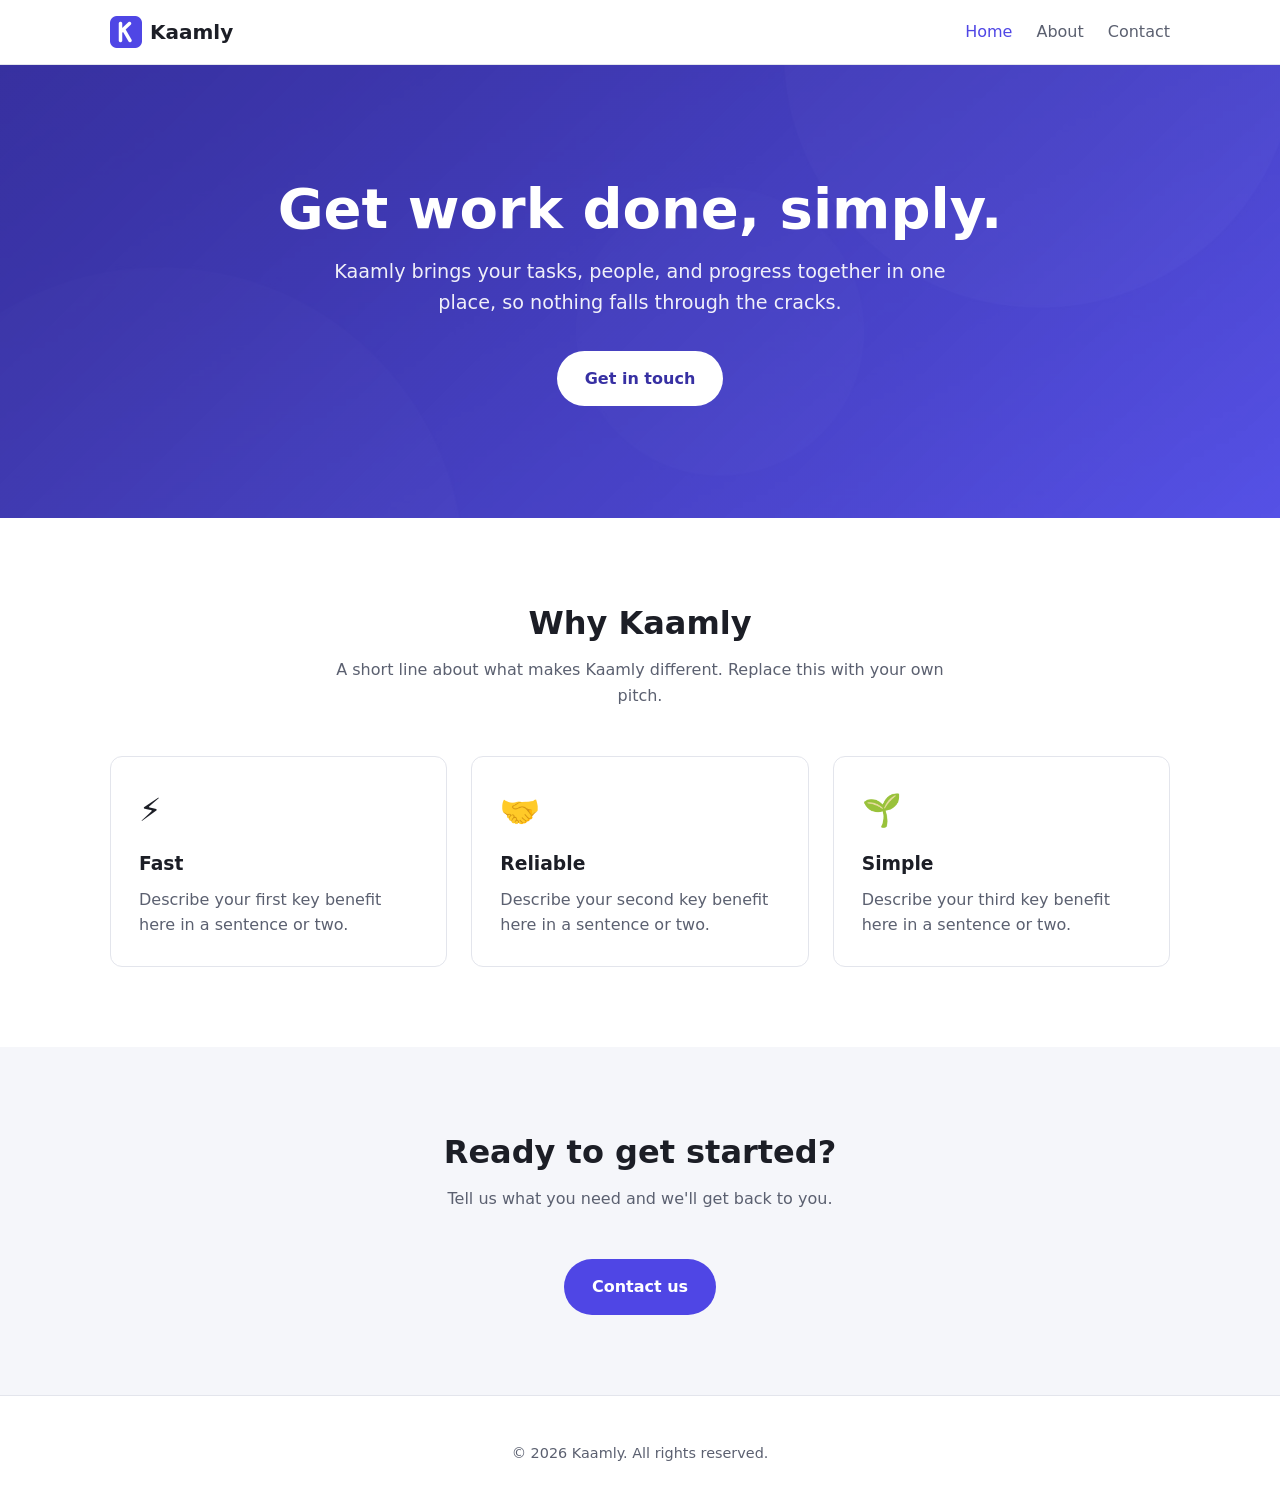
==== index.html @ 7f476e19 "first commit" ====
<!DOCTYPE html>
<html lang="en">
<head>
  <meta charset="UTF-8">
  <meta name="viewport" content="width=device-width, initial-scale=1.0">
  <title>Kaamly — Get work done</title>
  <meta name="description" content="Kaamly helps you get work done.">
  <link rel="icon" type="image/png" href="images/logo.png">
  <link rel="stylesheet" href="css/style.css">
</head>
<body>
  <header class="site-header">
    <div class="container">
      <a href="index.html" class="brand"><img src="images/logo.png" alt="">Kaamly</a>
      <button class="nav-toggle" aria-label="Toggle menu" aria-expanded="false">&#9776;</button>
      <nav class="nav">
        <ul>
          <li><a href="index.html">Home</a></li>
          <li><a href="about.html">About</a></li>
          <li><a href="contact.html">Contact</a></li>
        </ul>
      </nav>
    </div>
  </header>

  <main>
    <section class="hero">
      <div class="container">
        <h1>Get work done, simply.</h1>
        <p>Kaamly brings your tasks, people, and progress together in one place, so nothing falls through the cracks.</p>
        <a href="contact.html" class="btn btn-light">Get in touch</a>
      </div>
    </section>

    <section class="section">
      <div class="container">
        <h2>Why Kaamly</h2>
        <p class="lead">A short line about what makes Kaamly different. Replace this with your own pitch.</p>
        <div class="grid">
          <div class="card">
            <div class="icon">&#9889;</div>
            <h3>Fast</h3>
            <p>Describe your first key benefit here in a sentence or two.</p>
          </div>
          <div class="card">
            <div class="icon">&#129309;</div>
            <h3>Reliable</h3>
            <p>Describe your second key benefit here in a sentence or two.</p>
          </div>
          <div class="card">
            <div class="icon">&#127793;</div>
            <h3>Simple</h3>
            <p>Describe your third key benefit here in a sentence or two.</p>
          </div>
        </div>
      </div>
    </section>

    <section class="section section-alt">
      <div class="container" style="text-align:center">
        <h2>Ready to get started?</h2>
        <p class="lead">Tell us what you need and we'll get back to you.</p>
        <a href="contact.html" class="btn btn-primary">Contact us</a>
      </div>
    </section>
  </main>

  <footer class="site-footer">
    <div class="container">
      <p>&copy; <span id="year"></span> Kaamly. All rights reserved.</p>
    </div>
  </footer>

  <script src="js/main.js"></script>
</body>
</html>
---- css/style.css ----
:root {
  --bg: #ffffff;
  --surface: #f5f6fa;
  --text: #1c1e26;
  --muted: #5b6070;
  --brand: #4f46e5;
  --brand-dark: #3730a3;
  --border: #e3e5ec;
  --radius: 12px;
  --max: 1100px;
}

* { box-sizing: border-box; }

html { scroll-behavior: smooth; }

body {
  margin: 0;
  font-family: system-ui, -apple-system, "Segoe UI", Roboto, sans-serif;
  color: var(--text);
  background: var(--bg);
  line-height: 1.6;
  display: flex;
  flex-direction: column;
  min-height: 100vh;
}

main { flex: 1; }

img { max-width: 100%; display: block; }

a { color: var(--brand); }

.container {
  width: 100%;
  max-width: var(--max);
  margin: 0 auto;
  padding: 0 1.25rem;
}

/* Header */
.site-header {
  position: sticky;
  top: 0;
  z-index: 10;
  background: rgba(255, 255, 255, 0.92);
  backdrop-filter: blur(8px);
  border-bottom: 1px solid var(--border);
}

.site-header .container {
  display: flex;
  align-items: center;
  justify-content: space-between;
  height: 64px;
}

.brand {
  display: flex;
  align-items: center;
  gap: 0.5rem;
  font-weight: 700;
  font-size: 1.25rem;
  color: var(--text);
  text-decoration: none;
}

.brand img { width: 32px; height: 32px; }

.nav ul {
  list-style: none;
  display: flex;
  gap: 1.5rem;
  margin: 0;
  padding: 0;
}

.nav a {
  color: var(--muted);
  text-decoration: none;
  font-weight: 500;
}

.nav a:hover,
.nav a[aria-current="page"] { color: var(--brand); }

.nav-toggle {
  display: none;
  background: none;
  border: 0;
  font-size: 1.5rem;
  cursor: pointer;
  color: var(--text);
}

/* Hero */
.hero {
  position: relative;
  color: #fff;
  background: linear-gradient(135deg, rgba(55, 48, 163, 0.85), rgba(79, 70, 229, 0.6)),
    url("../images/hero.jpg") center / cover no-repeat, var(--brand-dark);
  padding: 7rem 0;
  text-align: center;
}

.hero h1 {
  font-size: clamp(2rem, 5vw, 3.5rem);
  margin: 0 0 1rem;
  line-height: 1.15;
}

.hero p {
  font-size: 1.2rem;
  max-width: 620px;
  margin: 0 auto 2rem;
  opacity: 0.92;
}

/* Buttons */
.btn {
  display: inline-block;
  padding: 0.8rem 1.6rem;
  border-radius: 999px;
  font-weight: 600;
  text-decoration: none;
  border: 2px solid transparent;
  cursor: pointer;
  font-size: 1rem;
}

.btn-primary { background: var(--brand); color: #fff; }
.btn-primary:hover { background: var(--brand-dark); }
.btn-light { background: #fff; color: var(--brand-dark); }
.btn-light:hover { background: var(--surface); }

/* Sections */
.section { padding: 5rem 0; }
.section-alt { background: var(--surface); }

.section h2 {
  font-size: 2rem;
  margin: 0 0 0.5rem;
  text-align: center;
}

.section .lead {
  color: var(--muted);
  text-align: center;
  max-width: 640px;
  margin: 0 auto 3rem;
}

.grid {
  display: grid;
  grid-template-columns: repeat(auto-fit, minmax(240px, 1fr));
  gap: 1.5rem;
}

.card {
  background: var(--bg);
  border: 1px solid var(--border);
  border-radius: var(--radius);
  padding: 1.75rem;
}

.card .icon { font-size: 2rem; }
.card h3 { margin: 0.75rem 0 0.5rem; }
.card p { margin: 0; color: var(--muted); }

.page-header {
  background: var(--surface);
  padding: 4rem 0 3rem;
  text-align: center;
}

.page-header h1 { margin: 0 0 0.5rem; font-size: 2.5rem; }
.page-header p { margin: 0; color: var(--muted); }

.prose { max-width: 720px; margin: 0 auto; }

/* Contact form */
.form {
  max-width: 560px;
  margin: 0 auto;
  display: grid;
  gap: 1rem;
}

.form label { font-weight: 600; display: block; margin-bottom: 0.35rem; }

.form input,
.form textarea {
  width: 100%;
  padding: 0.75rem 1rem;
  border: 1px solid var(--border);
  border-radius: 8px;
  font: inherit;
}

.form input:focus,
.form textarea:focus {
  outline: 2px solid var(--brand);
  border-color: transparent;
}

.form-status { min-height: 1.5rem; color: var(--brand-dark); font-weight: 500; }

/* 404 */
.not-found {
  text-align: center;
  padding: 8rem 0;
}

.not-found .code {
  font-size: 6rem;
  font-weight: 800;
  color: var(--brand);
  margin: 0;
  line-height: 1;
}

/* Footer */
.site-footer {
  border-top: 1px solid var(--border);
  padding: 2rem 0;
  color: var(--muted);
  font-size: 0.9rem;
  text-align: center;
}

/* Mobile */
@media (max-width: 700px) {
  .nav-toggle { display: block; }

  .nav {
    position: absolute;
    top: 64px;
    left: 0;
    right: 0;
    background: var(--bg);
    border-bottom: 1px solid var(--border);
    display: none;
  }

  .nav.open { display: block; }

  .nav ul {
    flex-direction: column;
    gap: 0;
    padding: 0.5rem 1.25rem 1rem;
  }

  .nav li a { display: block; padding: 0.6rem 0; }

  .hero { padding: 5rem 0; }
}
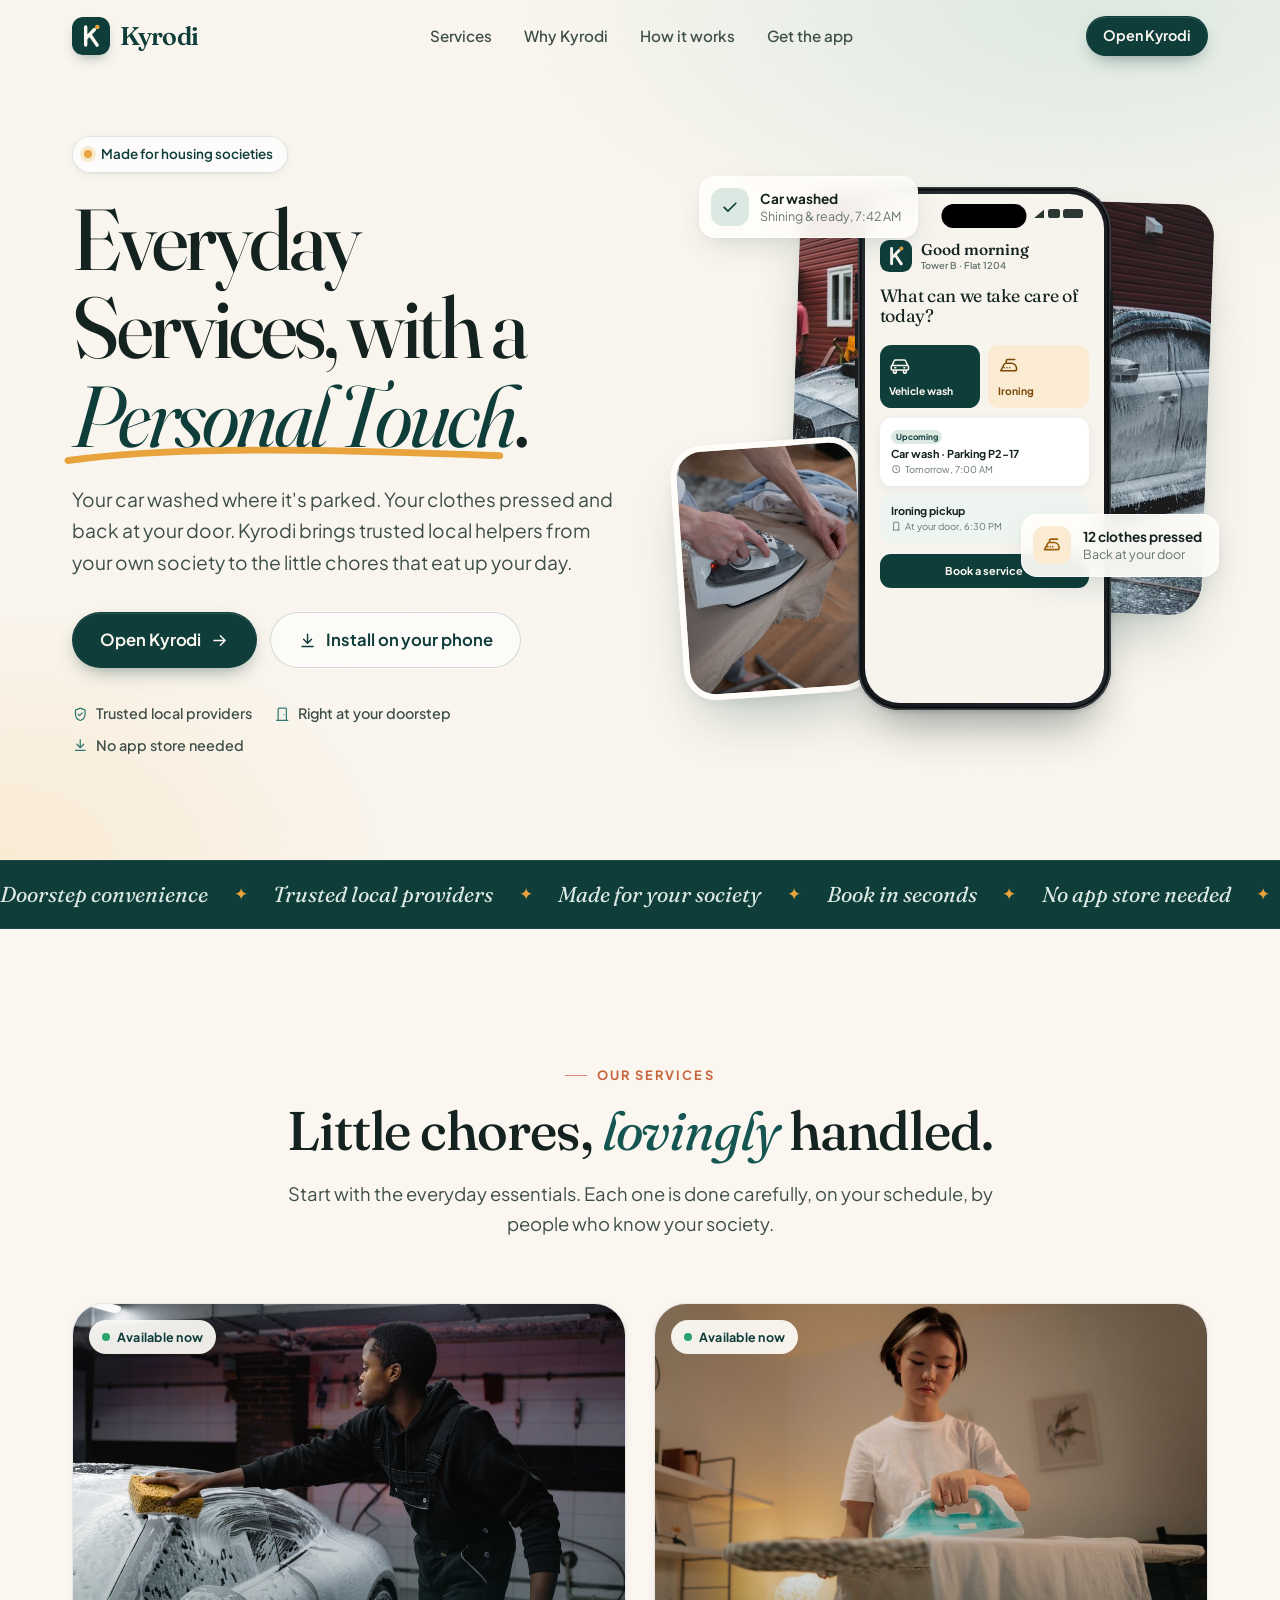
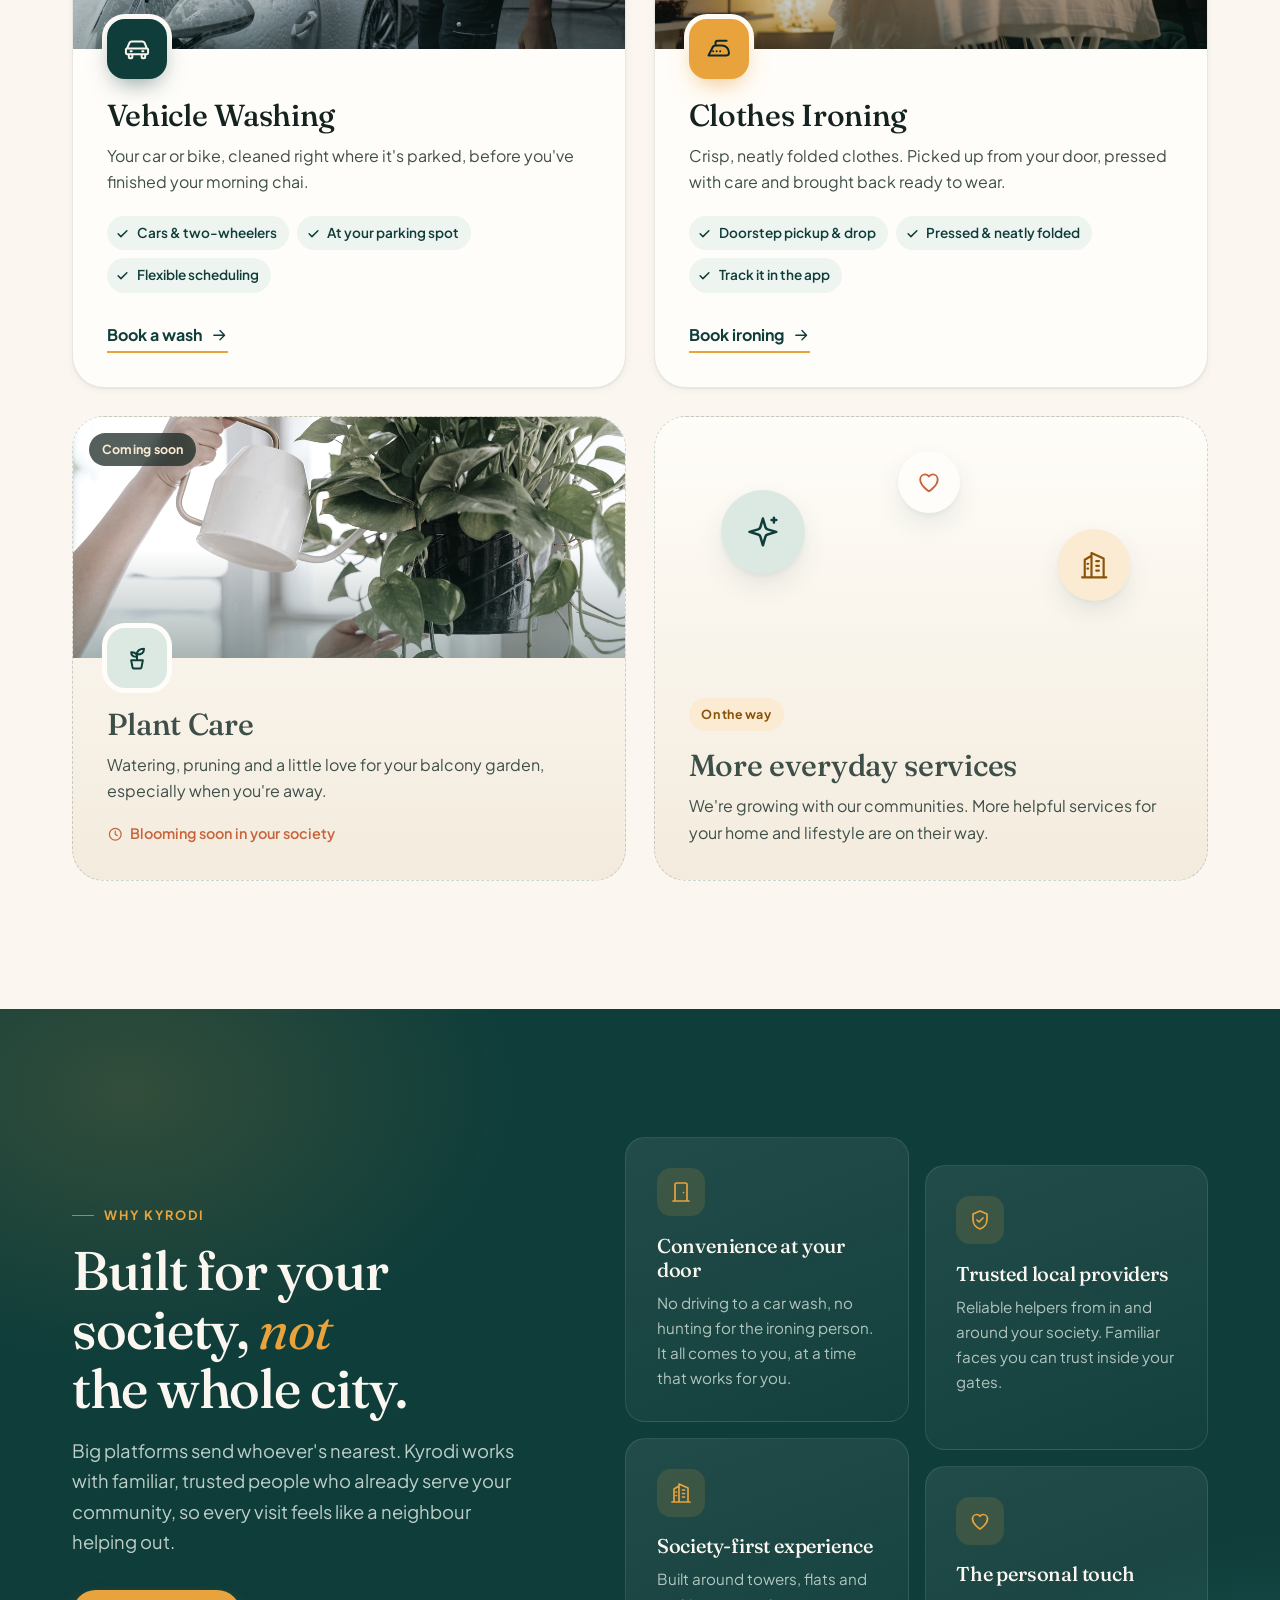
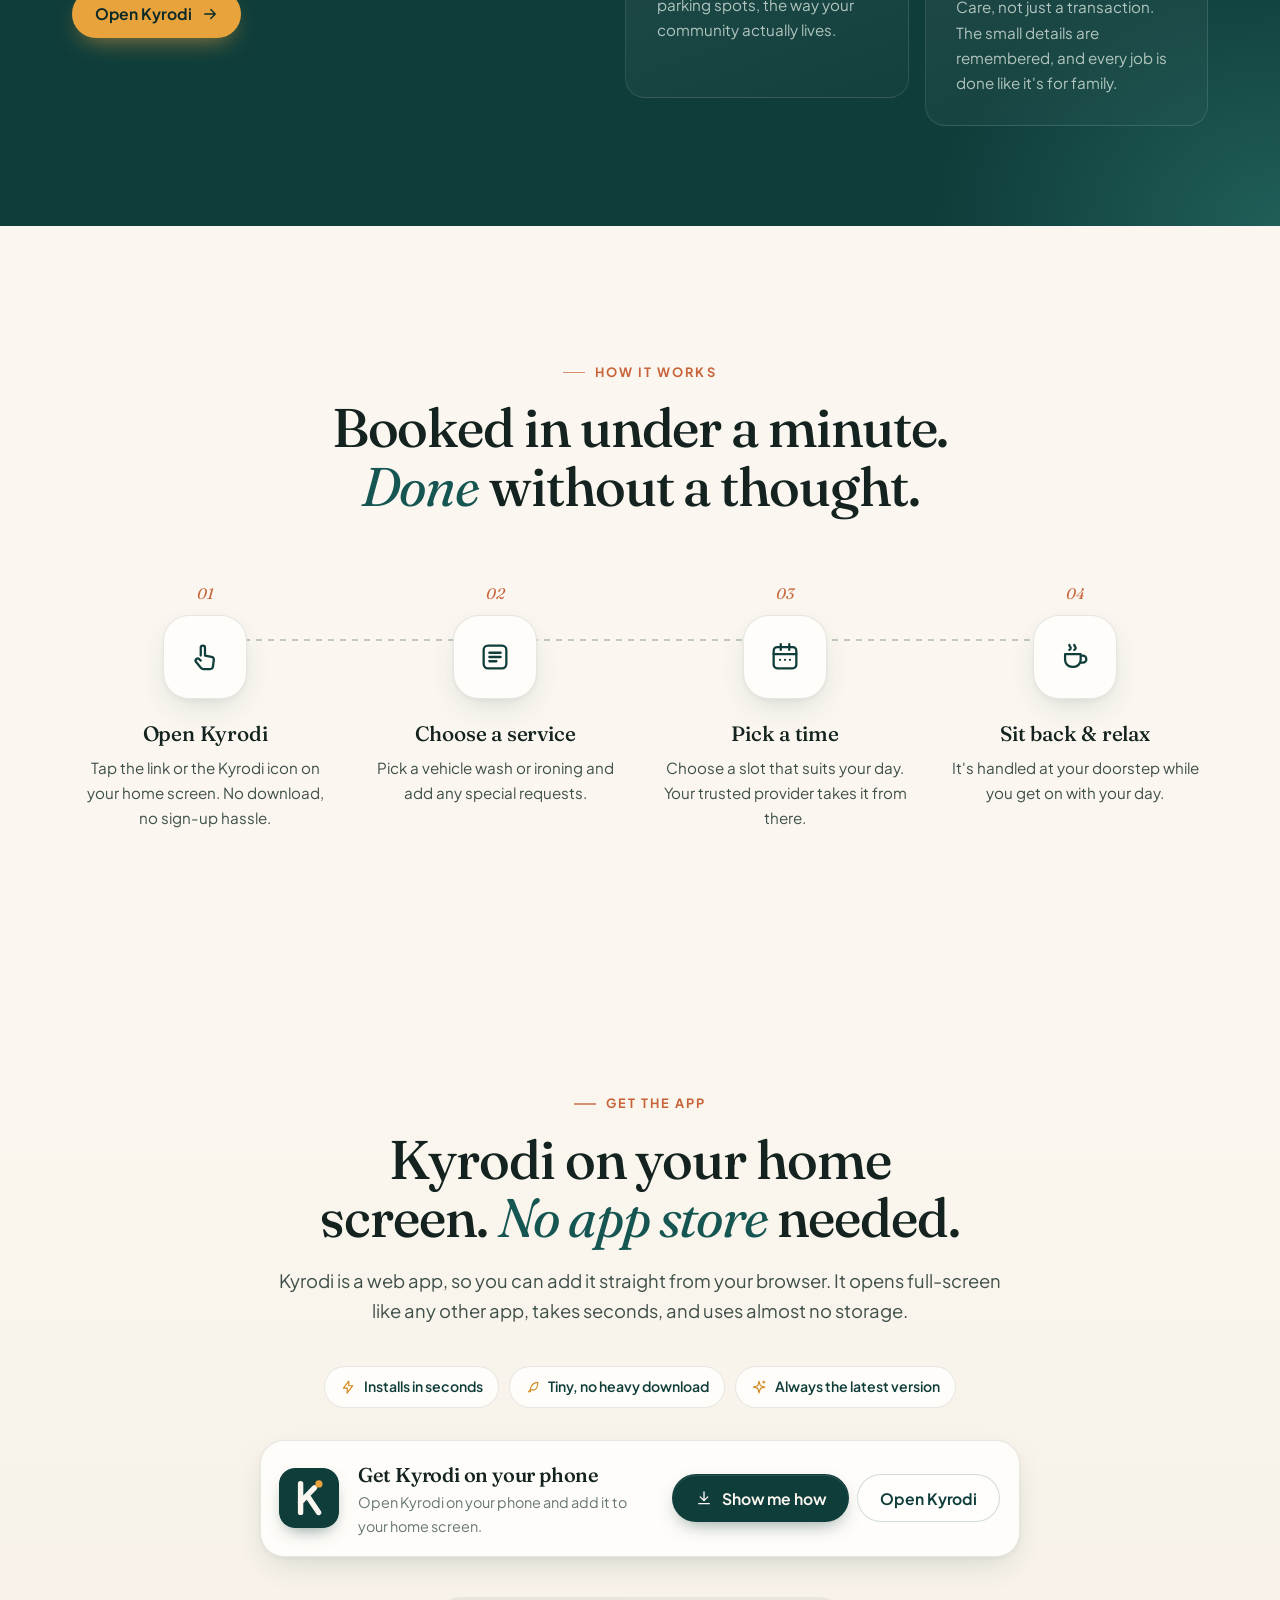
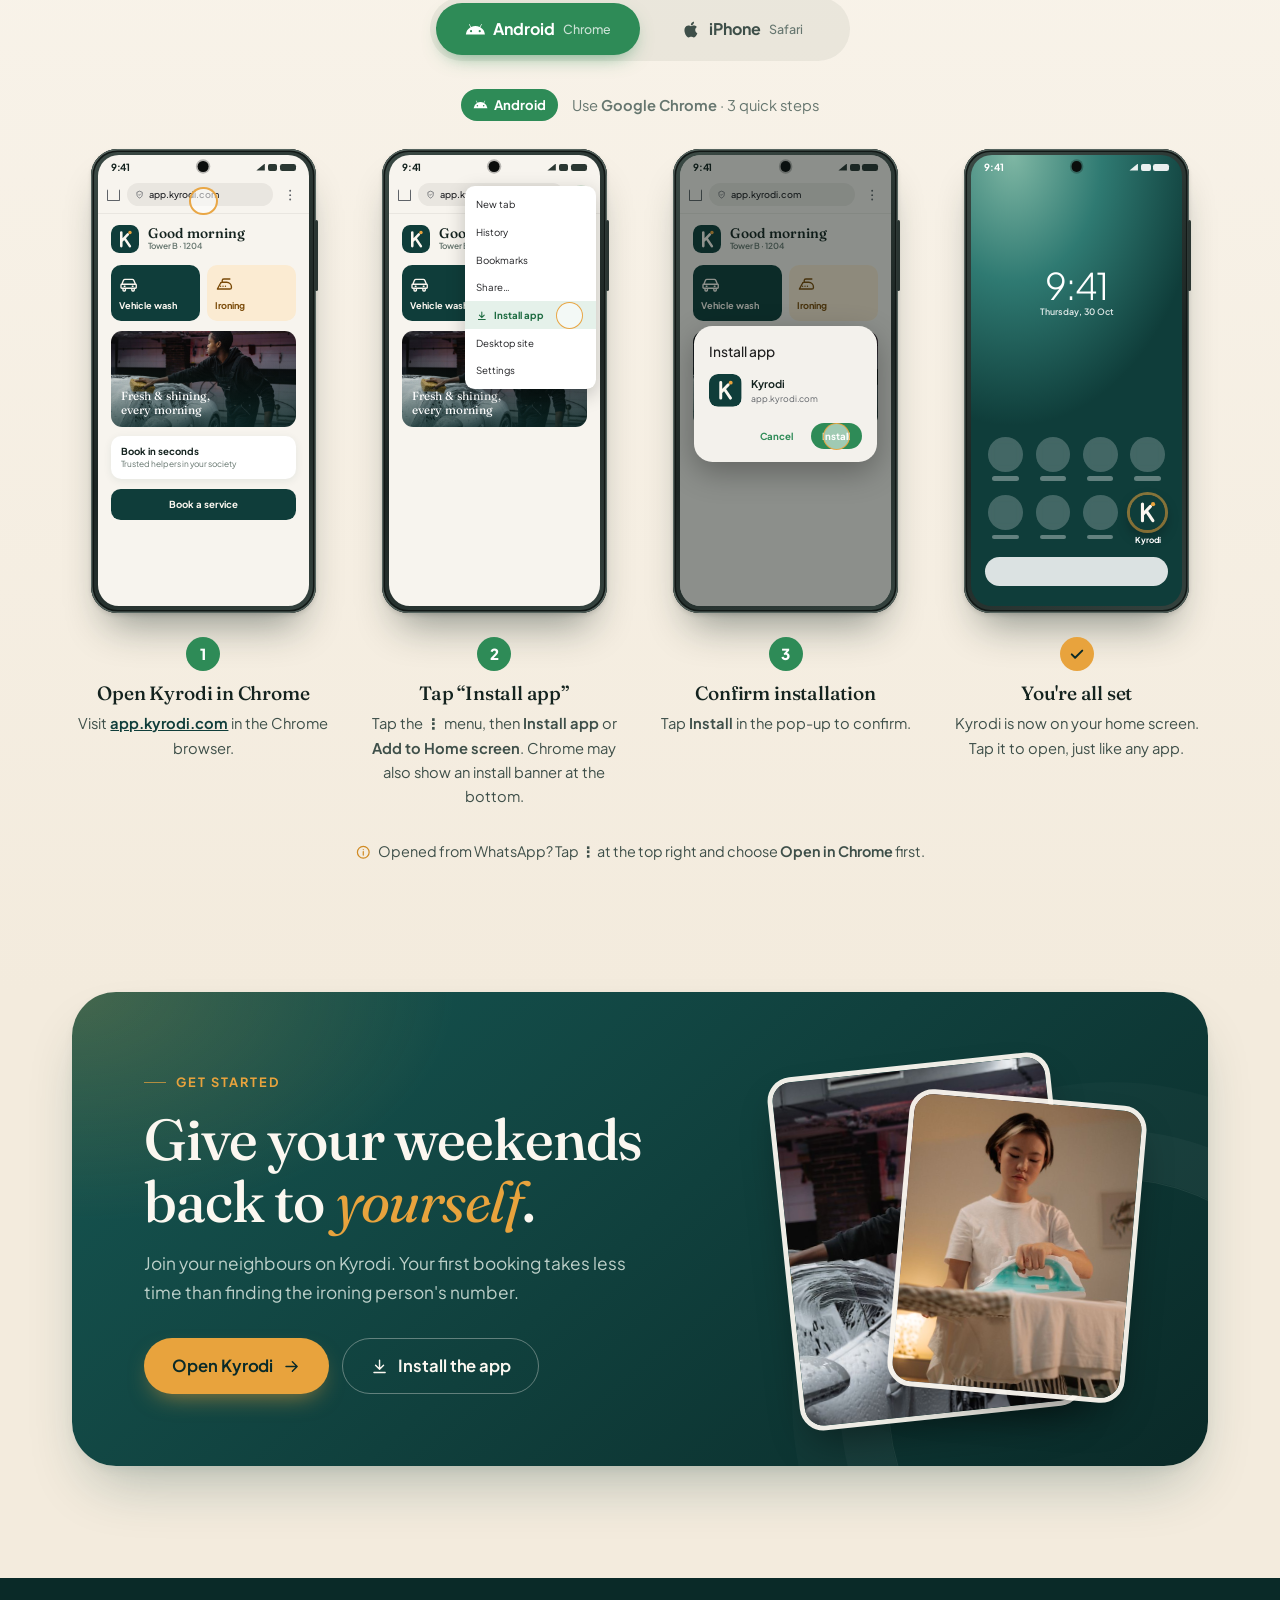
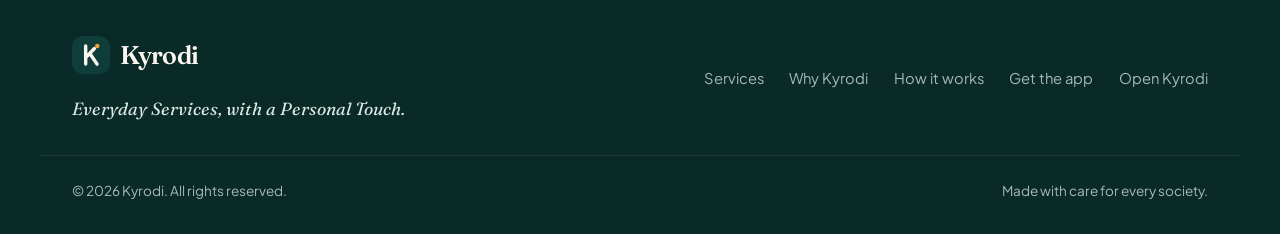
==== commit 021a9ad0: "Website" ====
--- a/index.html
+++ b/index.html
@@ -1,76 +1,717 @@
 <!DOCTYPE html>
-<html lang="en">
+<html lang="en-IN">
 <head>
   <meta charset="UTF-8">
-  <meta name="viewport" content="width=device-width, initial-scale=1.0">
-  <title>Kaamly — Get work done</title>
-  <meta name="description" content="Kaamly helps you get work done.">
-  <link rel="icon" type="image/png" href="images/logo.png">
+  <meta name="viewport" content="width=device-width, initial-scale=1.0, viewport-fit=cover">
+  <title>Kyrodi — Everyday Services, with a Personal Touch</title>
+  <meta name="description" content="Kyrodi brings trusted, doorstep services to your housing society: vehicle washing, clothes ironing and more. Book in seconds and install it on your phone, no app store needed.">
+  <link rel="canonical" href="https://kyrodi.com/">
+  <meta name="theme-color" content="#0F3D3A">
+  <meta name="color-scheme" content="light">
+
+  <!-- Open Graph / WhatsApp / social -->
+  <meta property="og:type" content="website">
+  <meta property="og:site_name" content="Kyrodi">
+  <meta property="og:title" content="Kyrodi — Everyday Services, with a Personal Touch">
+  <meta property="og:description" content="Vehicle washing, clothes ironing and more, right at your doorstep by trusted local providers in your society.">
+  <meta property="og:url" content="https://kyrodi.com/">
+  <meta property="og:image" content="https://kyrodi.com/images/og-image.jpg">
+  <meta property="og:image:width" content="1200">
+  <meta property="og:image:height" content="630">
+  <meta property="og:image:alt" content="Kyrodi: Everyday Services, with a Personal Touch">
+  <meta property="og:locale" content="en_IN">
+  <meta name="twitter:card" content="summary_large_image">
+  <meta name="twitter:title" content="Kyrodi — Everyday Services, with a Personal Touch">
+  <meta name="twitter:description" content="Doorstep vehicle washing and clothes ironing for your society, by trusted local providers.">
+  <meta name="twitter:image" content="https://kyrodi.com/images/og-image.jpg">
+
+  <!-- Icons & PWA -->
+  <link rel="icon" href="images/favicon.svg" type="image/svg+xml">
+  <link rel="icon" href="images/icons/favicon-48.png" sizes="48x48" type="image/png">
+  <link rel="apple-touch-icon" href="images/icons/apple-touch-icon.png">
+  <link rel="manifest" href="manifest.webmanifest">
+  <meta name="apple-mobile-web-app-title" content="Kyrodi">
+  <meta name="mobile-web-app-capable" content="yes">
+  <meta name="apple-mobile-web-app-status-bar-style" content="default">
+
+  <!-- Fonts -->
+  <link rel="preconnect" href="https://fonts.googleapis.com">
+  <link rel="preconnect" href="https://fonts.gstatic.com" crossorigin>
+  <link rel="stylesheet" href="https://fonts.googleapis.com/css2?family=Fraunces:ital,opsz,wght@0,9..144,400..700;1,9..144,400..600&family=Plus+Jakarta+Sans:wght@400;500;600;700&display=swap">
+
+  <link rel="preload" as="image" href="images/photos/hero-car-foam.jpg" fetchpriority="high">
   <link rel="stylesheet" href="css/style.css">
+
+  <script type="application/ld+json">
+  {
+    "@context": "https://schema.org",
+    "@graph": [
+      {
+        "@type": "Organization",
+        "@id": "https://kyrodi.com/#org",
+        "name": "Kyrodi",
+        "url": "https://kyrodi.com/",
+        "logo": "https://kyrodi.com/images/icons/icon-512.png",
+        "slogan": "Everyday Services, with a Personal Touch."
+      },
+      {
+        "@type": "WebSite",
+        "@id": "https://kyrodi.com/#website",
+        "url": "https://kyrodi.com/",
+        "name": "Kyrodi",
+        "publisher": { "@id": "https://kyrodi.com/#org" },
+        "inLanguage": "en-IN"
+      },
+      {
+        "@type": "ItemList",
+        "name": "Kyrodi services",
+        "itemListElement": [
+          { "@type": "ListItem", "position": 1, "item": { "@type": "Service", "name": "Vehicle Washing", "provider": { "@id": "https://kyrodi.com/#org" }, "description": "Car and bike washing at your society parking spot." } },
+          { "@type": "ListItem", "position": 2, "item": { "@type": "Service", "name": "Clothes Ironing", "provider": { "@id": "https://kyrodi.com/#org" }, "description": "Doorstep pickup, pressing and drop of your clothes." } }
+        ]
+      }
+    ]
+  }
+  </script>
 </head>
 <body>
-  <header class="site-header">
-    <div class="container">
-      <a href="index.html" class="brand"><img src="images/logo.png" alt="">Kaamly</a>
-      <button class="nav-toggle" aria-label="Toggle menu" aria-expanded="false">&#9776;</button>
-      <nav class="nav">
+  <!-- Icon sprite -->
+  <svg width="0" height="0" style="position:absolute" aria-hidden="true" focusable="false">
+    <defs>
+      <symbol id="i-car" viewBox="0 0 24 24"><path d="M5 16.5V19a1 1 0 0 0 1 1h1a1 1 0 0 0 1-1v-1.5M16 17.5V19a1 1 0 0 0 1 1h1a1 1 0 0 0 1-1v-2.5M3.5 11.5 5.6 6.6A2 2 0 0 1 7.4 5.5h9.2a2 2 0 0 1 1.8 1.1l2.1 4.9M3.5 11.5h17a1 1 0 0 1 1 1v3a1 1 0 0 1-1 1h-17a1 1 0 0 1-1-1v-3a1 1 0 0 1 1-1ZM6.5 14h1M16.5 14h1"/></symbol>
+      <symbol id="i-iron" viewBox="0 0 24 24"><path d="M3 17.5h15.5a2 2 0 0 0 2-2v-.5a6 6 0 0 0-6-6H9.2a3 3 0 0 0-2.9 2.2L3 17.5ZM9 9V7a2 2 0 0 1 2-2h7.5M7 14h.01M10 14h.01M13 14h.01"/></symbol>
+      <symbol id="i-plant" viewBox="0 0 24 24"><path d="M7 14h10l-1.2 6.2a1 1 0 0 1-1 .8H9.2a1 1 0 0 1-1-.8L7 14ZM12 14V9M12 9c0-3 2-5 6-5 0 3.5-2 5-6 5ZM12 11c0-2.5-1.7-4-5-4 0 2.8 1.7 4 5 4Z"/></symbol>
+      <symbol id="i-sparkle" viewBox="0 0 24 24"><path d="M12 3.5 13.6 9a2 2 0 0 0 1.4 1.4l5.5 1.6-5.5 1.6a2 2 0 0 0-1.4 1.4L12 20.5 10.4 15A2 2 0 0 0 9 13.6L3.5 12 9 10.4A2 2 0 0 0 10.4 9L12 3.5ZM19 3v3M20.5 4.5h-3"/></symbol>
+      <symbol id="i-door" viewBox="0 0 24 24"><path d="M4 21h16M6 21V4.5A1.5 1.5 0 0 1 7.5 3h9A1.5 1.5 0 0 1 18 4.5V21M14.5 12.5h.01"/></symbol>
+      <symbol id="i-shield" viewBox="0 0 24 24"><path d="M12 3 5 6v5.5c0 4.4 3 8.2 7 9.5 4-1.3 7-5.1 7-9.5V6l-7-3ZM9 12l2 2 4-4"/></symbol>
+      <symbol id="i-building" viewBox="0 0 24 24"><path d="M3 21h18M5 21V8l5-3v16M10 21V3l9 4v14M13.5 9h2M13.5 12.5h2M13.5 16h2M7 11h.5M7 14.5h.5"/></symbol>
+      <symbol id="i-heart" viewBox="0 0 24 24"><path d="M12 20s-7.5-4.6-7.5-10.2A4.3 4.3 0 0 1 8.8 5.5c1.4 0 2.5.7 3.2 1.8.7-1.1 1.8-1.8 3.2-1.8a4.3 4.3 0 0 1 4.3 4.3C19.5 15.4 12 20 12 20Z"/></symbol>
+      <symbol id="i-clock" viewBox="0 0 24 24"><circle cx="12" cy="12" r="8.5"/><path d="M12 7.5V12l3 2"/></symbol>
+      <symbol id="i-tap" viewBox="0 0 24 24"><path d="M9 11V5.5a1.5 1.5 0 0 1 3 0V11l4.6.9a2 2 0 0 1 1.6 2.2l-.6 4.6a2 2 0 0 1-2 1.8h-4.8a2 2 0 0 1-1.6-.8L5.6 15.4a1.5 1.5 0 0 1 2.2-2L9 14.5"/></symbol>
+      <symbol id="i-list" viewBox="0 0 24 24"><rect x="4" y="4" width="16" height="16" rx="3"/><path d="M8 9h8M8 12h8M8 15h5"/></symbol>
+      <symbol id="i-calendar" viewBox="0 0 24 24"><rect x="4" y="5" width="16" height="15" rx="2.5"/><path d="M4 10h16M9 3v4M15 3v4M8.5 14h.01M12 14h.01M15.5 14h.01"/></symbol>
+      <symbol id="i-coffee" viewBox="0 0 24 24"><path d="M5 10h11v4a5 5 0 0 1-5 5h-1a5 5 0 0 1-5-5v-4ZM16 11h1.5a2.5 2.5 0 0 1 0 5H16M8 3.5c0 1 1 1.2 1 2.2S8 7 8 7M11.5 3.5c0 1 1 1.2 1 2.2s-1 1.3-1 1.3"/></symbol>
+      <symbol id="i-arrow" viewBox="0 0 24 24"><path d="M5 12h14M13 6l6 6-6 6"/></symbol>
+      <symbol id="i-check" viewBox="0 0 24 24"><path d="m5 12.5 4.5 4.5L19 7.5"/></symbol>
+      <symbol id="i-download" viewBox="0 0 24 24"><path d="M12 4v11M7 10.5l5 5 5-5M5 19.5h14"/></symbol>
+      <symbol id="i-copy" viewBox="0 0 24 24"><rect x="8.5" y="8.5" width="11" height="11" rx="2"/><path d="M15.5 8.5V6a1.5 1.5 0 0 0-1.5-1.5H6A1.5 1.5 0 0 0 4.5 6v8A1.5 1.5 0 0 0 6 15.5h2.5"/></symbol>
+      <symbol id="i-bolt" viewBox="0 0 24 24"><path d="M13 3 5 13.5h6L10.5 21 19 10h-6L13 3Z"/></symbol>
+      <symbol id="i-feather" viewBox="0 0 24 24"><path d="M19 5c-5 0-11 3.5-11 11v3M8 16h5.5c3 0 5.5-4.5 5.5-11M5 19l3-3"/></symbol>
+      <symbol id="i-info" viewBox="0 0 24 24"><circle cx="12" cy="12" r="8.5"/><path d="M12 11v5M12 8h.01"/></symbol>
+      <symbol id="i-share-ios" viewBox="0 0 24 24"><path d="M12 3.5v11M8 7.5l4-4 4 4M8.5 10.5H7a1.5 1.5 0 0 0-1.5 1.5v7A1.5 1.5 0 0 0 7 20.5h10a1.5 1.5 0 0 0 1.5-1.5v-7a1.5 1.5 0 0 0-1.5-1.5h-1.5"/></symbol>
+      <symbol id="i-plus-square" viewBox="0 0 24 24"><rect x="4" y="4" width="16" height="16" rx="3.5"/><path d="M12 8.5v7M8.5 12h7"/></symbol>
+      <symbol id="i-dots-v" viewBox="0 0 24 24"><circle cx="12" cy="5.5" r="1.4" fill="currentColor" stroke="none"/><circle cx="12" cy="12" r="1.4" fill="currentColor" stroke="none"/><circle cx="12" cy="18.5" r="1.4" fill="currentColor" stroke="none"/></symbol>
+      <symbol id="i-android" viewBox="0 0 24 24"><path fill="currentColor" stroke="none" d="M17.6 9.48 19.44 6.3a.38.38 0 0 0-.66-.38l-1.86 3.22a11.5 11.5 0 0 0-9.84 0L5.22 5.92a.38.38 0 1 0-.66.38L6.4 9.48A10.8 10.8 0 0 0 1 18h22a10.8 10.8 0 0 0-5.4-8.52ZM7 15.25a1.25 1.25 0 1 1 0-2.5 1.25 1.25 0 0 1 0 2.5Zm10 0a1.25 1.25 0 1 1 0-2.5 1.25 1.25 0 0 1 0 2.5Z"/></symbol>
+      <symbol id="i-apple" viewBox="0 0 24 24"><path fill="currentColor" stroke="none" d="M16.37 12.73c-.02-2.3 1.88-3.4 1.97-3.46-1.07-1.57-2.74-1.78-3.33-1.8-1.42-.15-2.77.83-3.49.83-.72 0-1.83-.81-3.01-.79-1.55.02-2.98.9-3.78 2.29-1.61 2.8-.41 6.94 1.16 9.2.77 1.11 1.68 2.35 2.88 2.31 1.16-.05 1.6-.75 3-.75s1.79.75 3.01.73c1.25-.02 2.03-1.13 2.79-2.24.88-1.29 1.24-2.53 1.26-2.6-.03-.01-2.42-.93-2.46-3.72ZM14.08 5.98c.64-.78 1.07-1.85.95-2.93-.92.04-2.03.61-2.69 1.39-.59.68-1.11 1.78-.97 2.83 1.02.08 2.07-.52 2.71-1.29Z"/></symbol>
+      <symbol id="i-chrome" viewBox="0 0 24 24"><circle cx="12" cy="12" r="9"/><circle cx="12" cy="12" r="3.6"/><path d="M12 8.4h8.2M8.9 13.8 4.8 6.7M15.1 13.8l-4.1 7.1"/></symbol>
+      <symbol id="i-compass" viewBox="0 0 24 24"><circle cx="12" cy="12" r="9"/><path d="m15.5 8.5-2 5-5 2 2-5 5-2Z"/></symbol>
+      <symbol id="i-menu" viewBox="0 0 24 24"><path d="M4 7h16M4 12h16M4 17h10"/></symbol>
+      <symbol id="i-close" viewBox="0 0 24 24"><path d="M6 6l12 12M18 6 6 18"/></symbol>
+      <symbol id="i-logo" viewBox="0 0 100 100"><rect width="100" height="100" rx="24" fill="#0F3D3A"/><g fill="none" stroke="#FBF7F0" stroke-width="9" stroke-linecap="round" stroke-linejoin="round"><path d="M36 26v48M36 57l23-24M47 46l19 28"/></g><circle cx="66.5" cy="26.5" r="6" fill="#E8A33D"/></symbol>
+    </defs>
+  </svg>
+
+  <a class="skip-link" href="#main">Skip to content</a>
+
+  <header class="site-header" data-header>
+    <div class="container header-inner">
+      <a href="#top" class="brand" aria-label="Kyrodi home">
+        <svg class="brand-mark" aria-hidden="true"><use href="#i-logo"/></svg>
+        <span class="brand-word">Kyrodi</span>
+      </a>
+      <nav class="nav" id="site-nav" aria-label="Primary">
         <ul>
-          <li><a href="index.html">Home</a></li>
-          <li><a href="about.html">About</a></li>
-          <li><a href="contact.html">Contact</a></li>
+          <li><a href="#services">Services</a></li>
+          <li><a href="#why">Why Kyrodi</a></li>
+          <li><a href="#how">How it works</a></li>
+          <li><a href="#install">Get the app</a></li>
         </ul>
+        <a class="btn btn-primary nav-cta-mobile" href="https://app.kyrodi.com" rel="noopener">Open Kyrodi <svg class="ic" aria-hidden="true"><use href="#i-arrow"/></svg></a>
+      </nav>
+      <div class="header-actions">
+        <a class="btn btn-primary btn-sm header-cta" href="https://app.kyrodi.com" rel="noopener">Open Kyrodi</a>
+        <button class="nav-toggle" type="button" aria-controls="site-nav" aria-expanded="false" aria-label="Open menu">
+          <svg class="ic ic-open" aria-hidden="true"><use href="#i-menu"/></svg>
+          <svg class="ic ic-close" aria-hidden="true"><use href="#i-close"/></svg>
+        </button>
+      </div>
+    </div>
+  </header>
+
+  <main id="main">
+    <!-- HERO -->
+    <section class="hero" id="top">
+      <div class="hero-bg" aria-hidden="true"></div>
+      <div class="container hero-grid">
+        <div class="hero-copy">
+          <p class="eyebrow" data-reveal><span class="eyebrow-dot"></span>Made for housing societies</p>
+          <h1 class="hero-title" data-reveal>
+            Everyday Services, with a <em class="touch">Personal&nbsp;Touch<svg class="touch-line" viewBox="0 0 300 24" preserveAspectRatio="none" aria-hidden="true"><path d="M4 16C60 6 140 4 296 12" /></svg></em>.
+          </h1>
+          <p class="hero-lead" data-reveal>Your car washed where it's parked. Your clothes pressed and back at your door. Kyrodi brings trusted local helpers from your own society to the little chores that eat up your day.</p>
+          <div class="hero-ctas" data-reveal>
+            <a class="btn btn-primary btn-lg" href="https://app.kyrodi.com" rel="noopener">Open Kyrodi <svg class="ic" aria-hidden="true"><use href="#i-arrow"/></svg></a>
+            <a class="btn btn-ghost btn-lg" href="#install"><svg class="ic" aria-hidden="true"><use href="#i-download"/></svg> Install on your phone</a>
+          </div>
+          <ul class="hero-trust" data-reveal>
+            <li><svg class="ic" aria-hidden="true"><use href="#i-shield"/></svg> Trusted local providers</li>
+            <li><svg class="ic" aria-hidden="true"><use href="#i-door"/></svg> Right at your doorstep</li>
+            <li><svg class="ic" aria-hidden="true"><use href="#i-download"/></svg> No app store needed</li>
+          </ul>
+        </div>
+
+        <div class="hero-visual" aria-hidden="true">
+          <figure class="hero-photo hero-photo--main">
+            <img src="images/photos/hero-car-foam.jpg" width="1000" height="667" alt="" fetchpriority="high">
+          </figure>
+          <figure class="hero-photo hero-photo--side">
+            <img src="images/photos/hero-ironing.jpg" width="700" height="1050" alt="" loading="lazy">
+          </figure>
+
+          <div class="phone phone--ios phone--hero">
+            <div class="phone__screen">
+              <div class="sb"><span>9:41</span><span class="sb-island"></span><span class="sb-icons"><i></i><i></i><i></i></span></div>
+              <div class="mini-app mini-app--hero">
+                <div class="ma-top">
+                  <svg class="ma-logo"><use href="#i-logo"/></svg>
+                  <div>
+                    <p class="ma-hello">Good morning</p>
+                    <p class="ma-flat">Tower B · Flat 1204</p>
+                  </div>
+                </div>
+                <p class="ma-h">What can we take care of today?</p>
+                <div class="ma-tiles">
+                  <div class="ma-tile ma-tile--car"><svg><use href="#i-car"/></svg><span>Vehicle wash</span></div>
+                  <div class="ma-tile ma-tile--iron"><svg><use href="#i-iron"/></svg><span>Ironing</span></div>
+                </div>
+                <div class="ma-card">
+                  <span class="ma-badge">Upcoming</span>
+                  <p class="ma-card-t">Car wash · Parking P2-17</p>
+                  <p class="ma-card-s"><svg><use href="#i-clock"/></svg> Tomorrow, 7:00 AM</p>
+                </div>
+                <div class="ma-card ma-card--soft">
+                  <p class="ma-card-t">Ironing pickup</p>
+                  <p class="ma-card-s"><svg><use href="#i-door"/></svg> At your door, 6:30 PM</p>
+                </div>
+                <div class="ma-btn">Book a service</div>
+              </div>
+            </div>
+          </div>
+
+          <div class="float-card float-card--a">
+            <span class="fc-icon fc-icon--green"><svg><use href="#i-check"/></svg></span>
+            <div><strong>Car washed</strong><small>Shining &amp; ready, 7:42 AM</small></div>
+          </div>
+          <div class="float-card float-card--b">
+            <span class="fc-icon fc-icon--gold"><svg><use href="#i-iron"/></svg></span>
+            <div><strong>12 clothes pressed</strong><small>Back at your door</small></div>
+          </div>
+        </div>
+      </div>
+    </section>
+
+    <!-- RIBBON -->
+    <div class="ribbon" aria-hidden="true">
+      <div class="ribbon-track">
+        <span>Doorstep convenience</span><i>✦</i><span>Trusted local providers</span><i>✦</i><span>Made for your society</span><i>✦</i><span>Book in seconds</span><i>✦</i><span>No app store needed</span><i>✦</i>
+        <span>Doorstep convenience</span><i>✦</i><span>Trusted local providers</span><i>✦</i><span>Made for your society</span><i>✦</i><span>Book in seconds</span><i>✦</i><span>No app store needed</span><i>✦</i>
+      </div>
+    </div>
+
+    <!-- SERVICES -->
+    <section class="section services" id="services" aria-labelledby="services-title">
+      <div class="container">
+        <header class="section-head" data-reveal>
+          <p class="kicker">Our Services</p>
+          <h2 id="services-title">Little chores, <em>lovingly</em> handled.</h2>
+          <p class="section-lead">Start with the everyday essentials. Each one is done carefully, on your schedule, by people who know your society.</p>
+        </header>
+
+        <div class="service-grid">
+          <article class="service-card" data-reveal>
+            <div class="service-media">
+              <img src="images/photos/vehicle-washing.jpg" width="1100" height="733" loading="lazy" alt="A service professional washing a foam-covered car with a sponge">
+              <span class="pill pill--live"><span class="live-dot"></span>Available now</span>
+            </div>
+            <div class="service-body">
+              <span class="service-icon"><svg aria-hidden="true"><use href="#i-car"/></svg></span>
+              <h3>Vehicle Washing</h3>
+              <p>Your car or bike, cleaned right where it's parked, before you've finished your morning chai.</p>
+              <ul class="ticks">
+                <li><svg aria-hidden="true"><use href="#i-check"/></svg>Cars &amp; two-wheelers</li>
+                <li><svg aria-hidden="true"><use href="#i-check"/></svg>At your parking spot</li>
+                <li><svg aria-hidden="true"><use href="#i-check"/></svg>Flexible scheduling</li>
+              </ul>
+              <a class="service-link" href="https://app.kyrodi.com" rel="noopener">Book a wash <svg class="ic" aria-hidden="true"><use href="#i-arrow"/></svg></a>
+            </div>
+          </article>
+
+          <article class="service-card" data-reveal>
+            <div class="service-media">
+              <img src="images/photos/clothes-ironing.jpg" width="1100" height="733" loading="lazy" alt="A woman carefully ironing a white shirt at home">
+              <span class="pill pill--live"><span class="live-dot"></span>Available now</span>
+            </div>
+            <div class="service-body">
+              <span class="service-icon service-icon--gold"><svg aria-hidden="true"><use href="#i-iron"/></svg></span>
+              <h3>Clothes Ironing</h3>
+              <p>Crisp, neatly folded clothes. Picked up from your door, pressed with care and brought back ready to wear.</p>
+              <ul class="ticks">
+                <li><svg aria-hidden="true"><use href="#i-check"/></svg>Doorstep pickup &amp; drop</li>
+                <li><svg aria-hidden="true"><use href="#i-check"/></svg>Pressed &amp; neatly folded</li>
+                <li><svg aria-hidden="true"><use href="#i-check"/></svg>Track it in the app</li>
+              </ul>
+              <a class="service-link" href="https://app.kyrodi.com" rel="noopener">Book ironing <svg class="ic" aria-hidden="true"><use href="#i-arrow"/></svg></a>
+            </div>
+          </article>
+
+          <article class="service-card service-card--soon" data-reveal>
+            <div class="service-media">
+              <img src="images/photos/plant-care.jpg" width="1100" height="719" loading="lazy" alt="A hand watering a lush green houseplant with a white watering can">
+              <span class="pill pill--soon">Coming soon</span>
+            </div>
+            <div class="service-body">
+              <span class="service-icon service-icon--sage"><svg aria-hidden="true"><use href="#i-plant"/></svg></span>
+              <h3>Plant Care</h3>
+              <p>Watering, pruning and a little love for your balcony garden, especially when you're away.</p>
+              <p class="soon-note"><svg class="ic" aria-hidden="true"><use href="#i-clock"/></svg> Blooming soon in your society</p>
+            </div>
+          </article>
+
+          <article class="service-card service-card--more" data-reveal>
+            <div class="more-art" aria-hidden="true">
+              <span class="orb orb--1"><svg><use href="#i-sparkle"/></svg></span>
+              <span class="orb orb--2"><svg><use href="#i-heart"/></svg></span>
+              <span class="orb orb--3"><svg><use href="#i-building"/></svg></span>
+            </div>
+            <div class="service-body">
+              <span class="pill pill--soon pill--inline">On the way</span>
+              <h3>More everyday services</h3>
+              <p>We're growing with our communities. More helpful services for your home and lifestyle are on their way.</p>
+            </div>
+          </article>
+        </div>
+      </div>
+    </section>
+
+    <!-- WHY KYRODI -->
+    <section class="section why" id="why" aria-labelledby="why-title">
+      <div class="why-glow" aria-hidden="true"></div>
+      <div class="container why-grid">
+        <header class="why-head" data-reveal>
+          <p class="kicker kicker--light">Why Kyrodi</p>
+          <h2 id="why-title">Built for your society, <em>not</em> the whole city.</h2>
+          <p class="section-lead">Big platforms send whoever's nearest. Kyrodi works with familiar, trusted people who already serve your community, so every visit feels like a neighbour helping out.</p>
+          <a class="btn btn-gold" href="https://app.kyrodi.com" rel="noopener">Open Kyrodi <svg class="ic" aria-hidden="true"><use href="#i-arrow"/></svg></a>
+        </header>
+
+        <div class="why-cards">
+          <article class="why-card" data-reveal>
+            <span class="why-icon"><svg aria-hidden="true"><use href="#i-door"/></svg></span>
+            <h3>Convenience at your door</h3>
+            <p>No driving to a car wash, no hunting for the ironing person. It all comes to you, at a time that works for you.</p>
+          </article>
+          <article class="why-card" data-reveal>
+            <span class="why-icon"><svg aria-hidden="true"><use href="#i-shield"/></svg></span>
+            <h3>Trusted local providers</h3>
+            <p>Reliable helpers from in and around your society. Familiar faces you can trust inside your gates.</p>
+          </article>
+          <article class="why-card" data-reveal>
+            <span class="why-icon"><svg aria-hidden="true"><use href="#i-building"/></svg></span>
+            <h3>Society-first experience</h3>
+            <p>Built around towers, flats and parking spots, the way your community actually lives.</p>
+          </article>
+          <article class="why-card" data-reveal>
+            <span class="why-icon"><svg aria-hidden="true"><use href="#i-heart"/></svg></span>
+            <h3>The personal touch</h3>
+            <p>Care, not just a transaction. The small details are remembered, and every job is done like it's for family.</p>
+          </article>
+        </div>
+      </div>
+    </section>
+
+    <!-- HOW IT WORKS -->
+    <section class="section how" id="how" aria-labelledby="how-title">
+      <div class="container">
+        <header class="section-head" data-reveal>
+          <p class="kicker">How It Works</p>
+          <h2 id="how-title">Booked in under a minute. <em>Done</em> without a thought.</h2>
+        </header>
+        <ol class="how-steps">
+          <li class="how-step" data-reveal>
+            <span class="how-num">01</span>
+            <span class="how-icon"><svg aria-hidden="true"><use href="#i-tap"/></svg></span>
+            <h3>Open Kyrodi</h3>
+            <p>Tap the link or the Kyrodi icon on your home screen. No download, no sign-up hassle.</p>
+          </li>
+          <li class="how-step" data-reveal>
+            <span class="how-num">02</span>
+            <span class="how-icon"><svg aria-hidden="true"><use href="#i-list"/></svg></span>
+            <h3>Choose a service</h3>
+            <p>Pick a vehicle wash or ironing and add any special requests.</p>
+          </li>
+          <li class="how-step" data-reveal>
+            <span class="how-num">03</span>
+            <span class="how-icon"><svg aria-hidden="true"><use href="#i-calendar"/></svg></span>
+            <h3>Pick a time</h3>
+            <p>Choose a slot that suits your day. Your trusted provider takes it from there.</p>
+          </li>
+          <li class="how-step" data-reveal>
+            <span class="how-num">04</span>
+            <span class="how-icon"><svg aria-hidden="true"><use href="#i-coffee"/></svg></span>
+            <h3>Sit back &amp; relax</h3>
+            <p>It's handled at your doorstep while you get on with your day.</p>
+          </li>
+        </ol>
+      </div>
+    </section>
+
+    <!-- INSTALL -->
+    <section class="section install" id="install" aria-labelledby="install-title">
+      <div class="container">
+        <header class="section-head" data-reveal>
+          <p class="kicker">Get the App</p>
+          <h2 id="install-title">Kyrodi on your home screen. <em>No app store</em> needed.</h2>
+          <p class="section-lead">Kyrodi is a web app, so you can add it straight from your browser. It opens full-screen like any other app, takes seconds, and uses almost no storage.</p>
+        </header>
+
+        <div class="install-perks" data-reveal>
+          <span><svg class="ic" aria-hidden="true"><use href="#i-bolt"/></svg> Installs in seconds</span>
+          <span><svg class="ic" aria-hidden="true"><use href="#i-feather"/></svg> Tiny, no heavy download</span>
+          <span><svg class="ic" aria-hidden="true"><use href="#i-sparkle"/></svg> Always the latest version</span>
+        </div>
+
+        <!-- Shown only inside WhatsApp / Instagram / Facebook in-app browsers -->
+        <div class="inapp-banner" id="inapp-banner" role="note" hidden>
+          <span class="inapp-icon"><svg class="ic" aria-hidden="true"><use href="#i-info"/></svg></span>
+          <div class="inapp-text">
+            <strong>Opened this from WhatsApp?</strong>
+            <p data-inapp-msg>To install, open this page in your phone's main browser first. Tap the <b>⋮</b> or <b>···</b> menu and choose <b>Open in browser</b>.</p>
+          </div>
+          <button class="btn btn-sm btn-outline" type="button" data-copy-link><svg class="ic" aria-hidden="true"><use href="#i-copy"/></svg> <span>Copy link</span></button>
+        </div>
+
+        <!-- Smart install card -->
+        <div class="smart-install" data-reveal>
+          <svg class="smart-logo" aria-hidden="true"><use href="#i-logo"/></svg>
+          <div class="smart-text">
+            <strong data-install-title>Get Kyrodi on your phone</strong>
+            <p data-install-status>Follow the quick steps below for your phone.</p>
+          </div>
+          <div class="smart-actions">
+            <button class="btn btn-primary" type="button" id="install-btn" data-install-btn>
+              <svg class="ic" aria-hidden="true"><use href="#i-download"/></svg> <span data-install-label>Install app</span>
+            </button>
+            <a class="btn btn-ghost" href="https://app.kyrodi.com" rel="noopener">Open Kyrodi</a>
+          </div>
+        </div>
+
+        <div class="platform-tabs" role="tablist" aria-label="Choose your phone">
+          <button class="tab tab--android" role="tab" id="tab-android" aria-controls="panel-android" aria-selected="true" type="button">
+            <svg class="ic" aria-hidden="true"><use href="#i-android"/></svg>
+            <span>Android</span>
+            <small>Chrome</small>
+          </button>
+          <button class="tab tab--ios" role="tab" id="tab-ios" aria-controls="panel-ios" aria-selected="false" tabindex="-1" type="button">
+            <svg class="ic" aria-hidden="true"><use href="#i-apple"/></svg>
+            <span>iPhone</span>
+            <small>Safari</small>
+          </button>
+          <span class="tab-indicator" aria-hidden="true"></span>
+        </div>
+
+        <!-- ANDROID PANEL -->
+        <div class="panel panel--android" role="tabpanel" id="panel-android" aria-labelledby="tab-android" tabindex="0">
+          <div class="panel-meta">
+            <span class="platform-badge platform-badge--android"><svg class="ic" aria-hidden="true"><use href="#i-android"/></svg> Android</span>
+            <span class="panel-hint">Use <b>Google Chrome</b> · 3 quick steps</span>
+          </div>
+          <ol class="steps" aria-label="Install on Android">
+            <li class="step">
+              <div class="phone phone--android" aria-hidden="true">
+                <div class="phone__screen">
+                  <div class="sb sb--android"><span>9:41</span><span class="sb-cam"></span><span class="sb-icons"><i></i><i></i><i></i></span></div>
+                  <div class="ch-bar">
+                    <span class="ch-home"></span>
+                    <span class="ch-url"><svg><use href="#i-shield"/></svg>app.kyrodi.com</span>
+                    <span class="ch-dots"><svg><use href="#i-dots-v"/></svg></span>
+                  </div>
+                  <div class="mini-app">
+                    <div class="ma-top"><svg class="ma-logo"><use href="#i-logo"/></svg><div><p class="ma-hello">Good morning</p><p class="ma-flat">Tower B · 1204</p></div></div>
+                    <div class="ma-tiles">
+                      <div class="ma-tile ma-tile--car"><svg><use href="#i-car"/></svg><span>Vehicle wash</span></div>
+                      <div class="ma-tile ma-tile--iron"><svg><use href="#i-iron"/></svg><span>Ironing</span></div>
+                    </div>
+                    <div class="ma-promo"><span>Fresh &amp; shining,<br>every morning</span></div>
+                    <div class="ma-card"><p class="ma-card-t">Book in seconds</p><p class="ma-card-s">Trusted helpers in your society</p></div>
+                    <div class="ma-btn">Book a service</div>
+                  </div>
+                  <span class="tap tap--url"></span>
+                </div>
+              </div>
+              <div class="step-copy">
+                <span class="step-num">1</span>
+                <h3>Open Kyrodi in Chrome</h3>
+                <p>Visit <a href="https://app.kyrodi.com" rel="noopener">app.kyrodi.com</a> in the Chrome browser.</p>
+              </div>
+            </li>
+            <li class="step">
+              <div class="phone phone--android" aria-hidden="true">
+                <div class="phone__screen">
+                  <div class="sb sb--android"><span>9:41</span><span class="sb-cam"></span><span class="sb-icons"><i></i><i></i><i></i></span></div>
+                  <div class="ch-bar">
+                    <span class="ch-home"></span>
+                    <span class="ch-url"><svg><use href="#i-shield"/></svg>app.kyrodi.com</span>
+                    <span class="ch-dots is-active"><svg><use href="#i-dots-v"/></svg></span>
+                  </div>
+                  <div class="mini-app is-dim">
+                    <div class="ma-top"><svg class="ma-logo"><use href="#i-logo"/></svg><div><p class="ma-hello">Good morning</p><p class="ma-flat">Tower B · 1204</p></div></div>
+                    <div class="ma-tiles">
+                      <div class="ma-tile ma-tile--car"><svg><use href="#i-car"/></svg><span>Vehicle wash</span></div>
+                      <div class="ma-tile ma-tile--iron"><svg><use href="#i-iron"/></svg><span>Ironing</span></div>
+                    </div>
+                    <div class="ma-promo"><span>Fresh &amp; shining,<br>every morning</span></div>
+                  </div>
+                  <div class="ch-menu">
+                    <span>New tab</span>
+                    <span>History</span>
+                    <span>Bookmarks</span>
+                    <span>Share…</span>
+                    <span class="is-hl"><svg><use href="#i-download"/></svg>Install app<i class="tap tap--menu"></i></span>
+                    <span>Desktop site</span>
+                    <span>Settings</span>
+                  </div>
+                </div>
+              </div>
+              <div class="step-copy">
+                <span class="step-num">2</span>
+                <h3>Tap “Install app”</h3>
+                <p>Tap the <b>⋮</b> menu, then <b>Install app</b> or <b>Add to Home screen</b>. Chrome may also show an install banner at the bottom.</p>
+              </div>
+            </li>
+            <li class="step">
+              <div class="phone phone--android" aria-hidden="true">
+                <div class="phone__screen">
+                  <div class="sb sb--android"><span>9:41</span><span class="sb-cam"></span><span class="sb-icons"><i></i><i></i><i></i></span></div>
+                  <div class="ch-bar">
+                    <span class="ch-home"></span>
+                    <span class="ch-url"><svg><use href="#i-shield"/></svg>app.kyrodi.com</span>
+                    <span class="ch-dots"><svg><use href="#i-dots-v"/></svg></span>
+                  </div>
+                  <div class="mini-app is-dim">
+                    <div class="ma-top"><svg class="ma-logo"><use href="#i-logo"/></svg><div><p class="ma-hello">Good morning</p><p class="ma-flat">Tower B · 1204</p></div></div>
+                    <div class="ma-tiles">
+                      <div class="ma-tile ma-tile--car"><svg><use href="#i-car"/></svg><span>Vehicle wash</span></div>
+                      <div class="ma-tile ma-tile--iron"><svg><use href="#i-iron"/></svg><span>Ironing</span></div>
+                    </div>
+                    <div class="ma-promo"><span>Fresh &amp; shining,<br>every morning</span></div>
+                  </div>
+                  <div class="scrim"></div>
+                  <div class="a-dialog">
+                    <p class="a-dialog-t">Install app</p>
+                    <div class="a-dialog-app">
+                      <svg><use href="#i-logo"/></svg>
+                      <div><strong>Kyrodi</strong><small>app.kyrodi.com</small></div>
+                    </div>
+                    <div class="a-dialog-btns"><span>Cancel</span><span class="is-hl">Install<i class="tap tap--btn"></i></span></div>
+                  </div>
+                </div>
+              </div>
+              <div class="step-copy">
+                <span class="step-num">3</span>
+                <h3>Confirm installation</h3>
+                <p>Tap <b>Install</b> in the pop-up to confirm.</p>
+              </div>
+            </li>
+            <li class="step step--done">
+              <div class="phone phone--android" aria-hidden="true">
+                <div class="phone__screen home-screen home-screen--android">
+                  <div class="sb sb--android sb--light"><span>9:41</span><span class="sb-cam"></span><span class="sb-icons"><i></i><i></i><i></i></span></div>
+                  <div class="hs-clock">9:41<small>Thursday, 30 Oct</small></div>
+                  <div class="hs-grid">
+                    <span class="hs-app"><i></i><b></b></span><span class="hs-app"><i></i><b></b></span><span class="hs-app"><i></i><b></b></span><span class="hs-app"><i></i><b></b></span>
+                    <span class="hs-app"><i></i><b></b></span><span class="hs-app"><i></i><b></b></span><span class="hs-app"><i></i><b></b></span>
+                    <span class="hs-app hs-app--kyrodi"><svg><use href="#i-logo"/></svg><b>Kyrodi</b></span>
+                  </div>
+                  <div class="hs-search"></div>
+                </div>
+              </div>
+              <div class="step-copy">
+                <span class="step-num step-num--done"><svg aria-hidden="true"><use href="#i-check"/></svg></span>
+                <h3>You're all set</h3>
+                <p>Kyrodi is now on your home screen. Tap it to open, just like any app.</p>
+              </div>
+            </li>
+          </ol>
+          <p class="swipe-hint" aria-hidden="true">Swipe to see all steps <svg class="ic"><use href="#i-arrow"/></svg></p>
+          <p class="panel-tip"><svg class="ic" aria-hidden="true"><use href="#i-info"/></svg> Opened from WhatsApp? Tap <b>⋮</b> at the top right and choose <b>Open in Chrome</b> first.</p>
+        </div>
+
+        <!-- IOS PANEL -->
+        <div class="panel panel--ios" role="tabpanel" id="panel-ios" aria-labelledby="tab-ios" tabindex="0" hidden>
+          <div class="panel-meta">
+            <span class="platform-badge platform-badge--ios"><svg class="ic" aria-hidden="true"><use href="#i-apple"/></svg> iPhone</span>
+            <span class="panel-hint">Use <b>Safari</b> · 4 quick steps</span>
+          </div>
+          <ol class="steps" aria-label="Install on iPhone">
+            <li class="step">
+              <div class="phone phone--ios" aria-hidden="true">
+                <div class="phone__screen">
+                  <div class="sb"><span>9:41</span><span class="sb-island"></span><span class="sb-icons"><i></i><i></i><i></i></span></div>
+                  <div class="mini-app mini-app--ios">
+                    <div class="ma-top"><svg class="ma-logo"><use href="#i-logo"/></svg><div><p class="ma-hello">Good morning</p><p class="ma-flat">Tower B · 1204</p></div></div>
+                    <div class="ma-tiles">
+                      <div class="ma-tile ma-tile--car"><svg><use href="#i-car"/></svg><span>Vehicle wash</span></div>
+                      <div class="ma-tile ma-tile--iron"><svg><use href="#i-iron"/></svg><span>Ironing</span></div>
+                    </div>
+                    <div class="ma-promo"><span>Fresh &amp; shining,<br>every morning</span></div>
+                    <div class="ma-card"><p class="ma-card-t">Book in seconds</p><p class="ma-card-s">Trusted helpers in your society</p></div>
+                  </div>
+                  <div class="sf-bottom">
+                    <span class="sf-url"><svg><use href="#i-shield"/></svg>app.kyrodi.com<span class="tap tap--url"></span></span>
+                    <div class="sf-tools"><i class="sf-back"></i><i class="sf-fwd"></i><svg><use href="#i-share-ios"/></svg><i class="sf-book"></i><i class="sf-tabs"></i></div>
+                  </div>
+                </div>
+              </div>
+              <div class="step-copy">
+                <span class="step-num">1</span>
+                <h3>Open Kyrodi in Safari</h3>
+                <p>Visit <a href="https://app.kyrodi.com" rel="noopener">app.kyrodi.com</a> in Safari, the compass-icon browser.</p>
+              </div>
+            </li>
+            <li class="step">
+              <div class="phone phone--ios" aria-hidden="true">
+                <div class="phone__screen">
+                  <div class="sb"><span>9:41</span><span class="sb-island"></span><span class="sb-icons"><i></i><i></i><i></i></span></div>
+                  <div class="mini-app mini-app--ios">
+                    <div class="ma-top"><svg class="ma-logo"><use href="#i-logo"/></svg><div><p class="ma-hello">Good morning</p><p class="ma-flat">Tower B · 1204</p></div></div>
+                    <div class="ma-tiles">
+                      <div class="ma-tile ma-tile--car"><svg><use href="#i-car"/></svg><span>Vehicle wash</span></div>
+                      <div class="ma-tile ma-tile--iron"><svg><use href="#i-iron"/></svg><span>Ironing</span></div>
+                    </div>
+                    <div class="ma-promo"><span>Fresh &amp; shining,<br>every morning</span></div>
+                    <div class="ma-card"><p class="ma-card-t">Book in seconds</p><p class="ma-card-s">Trusted helpers in your society</p></div>
+                  </div>
+                  <div class="sf-bottom">
+                    <span class="sf-url"><svg><use href="#i-shield"/></svg>app.kyrodi.com</span>
+                    <div class="sf-tools"><i class="sf-back"></i><i class="sf-fwd"></i><span class="sf-share is-hl"><svg><use href="#i-share-ios"/></svg><span class="tap tap--share"></span></span><i class="sf-book"></i><i class="sf-tabs"></i></div>
+                  </div>
+                </div>
+              </div>
+              <div class="step-copy">
+                <span class="step-num">2</span>
+                <h3>Tap the Share icon</h3>
+                <p>Tap <span class="inline-icon"><svg aria-hidden="true"><use href="#i-share-ios"/></svg></span> <b>Share</b> in the toolbar at the bottom (on iPad, it's at the top).</p>
+              </div>
+            </li>
+            <li class="step">
+              <div class="phone phone--ios" aria-hidden="true">
+                <div class="phone__screen">
+                  <div class="sb"><span>9:41</span><span class="sb-island"></span><span class="sb-icons"><i></i><i></i><i></i></span></div>
+                  <div class="mini-app mini-app--ios is-dim">
+                    <div class="ma-top"><svg class="ma-logo"><use href="#i-logo"/></svg><div><p class="ma-hello">Good morning</p><p class="ma-flat">Tower B · 1204</p></div></div>
+                  </div>
+                  <div class="scrim"></div>
+                  <div class="ios-sheet">
+                    <div class="ios-sheet-head"><svg><use href="#i-logo"/></svg><div><strong>Kyrodi</strong><small>app.kyrodi.com</small></div></div>
+                    <div class="ios-share-row"><i></i><i></i><i></i><i></i><i></i></div>
+                    <div class="ios-list">
+                      <span>Copy</span>
+                      <span>Add to Reading List</span>
+                      <span>Add Bookmark</span>
+                      <span class="is-hl">Add to Home Screen <svg><use href="#i-plus-square"/></svg><i class="tap tap--row"></i></span>
+                      <span>Find on Page</span>
+                    </div>
+                  </div>
+                </div>
+              </div>
+              <div class="step-copy">
+                <span class="step-num">3</span>
+                <h3>Select “Add to Home Screen”</h3>
+                <p>Scroll down the share sheet and tap <b>Add to Home Screen</b> <span class="inline-icon"><svg aria-hidden="true"><use href="#i-plus-square"/></svg></span>.</p>
+              </div>
+            </li>
+            <li class="step">
+              <div class="phone phone--ios" aria-hidden="true">
+                <div class="phone__screen">
+                  <div class="sb"><span>9:41</span><span class="sb-island"></span><span class="sb-icons"><i></i><i></i><i></i></span></div>
+                  <div class="ios-add">
+                    <div class="ios-add-nav"><span>Cancel</span><strong>Add to Home Screen</strong><span class="is-hl">Add<i class="tap tap--add"></i></span></div>
+                    <div class="ios-add-card">
+                      <svg><use href="#i-logo"/></svg>
+                      <div><span class="ios-add-name">Kyrodi</span><small>https://app.kyrodi.com</small></div>
+                    </div>
+                    <p class="ios-add-note">An icon will be added to your Home Screen so you can quickly access this website.</p>
+                    <div class="ios-kb"><i></i><i></i><i></i><i></i><i></i><i></i><i></i><i></i><i></i><i></i><i></i><i></i><i></i><i></i><i></i><i></i><i></i><i></i><i></i><i></i><i></i><i></i><i></i><i></i><i></i><i></i><i></i></div>
+                  </div>
+                </div>
+              </div>
+              <div class="step-copy">
+                <span class="step-num">4</span>
+                <h3>Tap “Add”</h3>
+                <p>Tap <b>Add</b> at the top right. Kyrodi now appears on your Home Screen.</p>
+              </div>
+            </li>
+          </ol>
+          <p class="swipe-hint" aria-hidden="true">Swipe to see all steps <svg class="ic"><use href="#i-arrow"/></svg></p>
+          <p class="panel-tip"><svg class="ic" aria-hidden="true"><use href="#i-info"/></svg> Opened from WhatsApp? Tap the <b>compass</b> icon or choose <b>Open in Safari</b> first. Safari is the most reliable way to add Kyrodi to your Home Screen.</p>
+        </div>
+      </div>
+    </section>
+
+    <!-- GET STARTED -->
+    <section class="cta" id="get-started" aria-labelledby="cta-title">
+      <div class="container">
+        <div class="cta-card" data-reveal>
+          <div class="cta-copy">
+            <p class="kicker kicker--light">Get Started</p>
+            <h2 id="cta-title">Give your weekends back to <em>yourself</em>.</h2>
+            <p>Join your neighbours on Kyrodi. Your first booking takes less time than finding the ironing person's number.</p>
+            <div class="cta-actions">
+              <a class="btn btn-gold btn-lg" href="https://app.kyrodi.com" rel="noopener">Open Kyrodi <svg class="ic" aria-hidden="true"><use href="#i-arrow"/></svg></a>
+              <a class="btn btn-ghost-light btn-lg" href="#install"><svg class="ic" aria-hidden="true"><use href="#i-download"/></svg> Install the app</a>
+            </div>
+          </div>
+          <div class="cta-photos" aria-hidden="true">
+            <img src="images/photos/vehicle-washing.jpg" width="1100" height="733" alt="" loading="lazy">
+            <img src="images/photos/clothes-ironing.jpg" width="1100" height="733" alt="" loading="lazy">
+          </div>
+        </div>
+      </div>
+    </section>
+  </main>
+
+  <footer class="site-footer">
+    <div class="container footer-grid">
+      <div class="footer-brand">
+        <a href="#top" class="brand brand--light" aria-label="Kyrodi home">
+          <svg class="brand-mark" aria-hidden="true"><use href="#i-logo"/></svg>
+          <span class="brand-word">Kyrodi</span>
+        </a>
+        <p>Everyday Services, with a Personal Touch.</p>
+      </div>
+      <nav class="footer-nav" aria-label="Footer">
+        <a href="#services">Services</a>
+        <a href="#why">Why Kyrodi</a>
+        <a href="#how">How it works</a>
+        <a href="#install">Get the app</a>
+        <a href="https://app.kyrodi.com" rel="noopener">Open Kyrodi</a>
       </nav>
     </div>
-  </header>
-
-  <main>
-    <section class="hero">
-      <div class="container">
-        <h1>Get work done, simply.</h1>
-        <p>Kaamly brings your tasks, people, and progress together in one place, so nothing falls through the cracks.</p>
-        <a href="contact.html" class="btn btn-light">Get in touch</a>
-      </div>
-    </section>
-
-    <section class="section">
-      <div class="container">
-        <h2>Why Kaamly</h2>
-        <p class="lead">A short line about what makes Kaamly different. Replace this with your own pitch.</p>
-        <div class="grid">
-          <div class="card">
-            <div class="icon">&#9889;</div>
-            <h3>Fast</h3>
-            <p>Describe your first key benefit here in a sentence or two.</p>
-          </div>
-          <div class="card">
-            <div class="icon">&#129309;</div>
-            <h3>Reliable</h3>
-            <p>Describe your second key benefit here in a sentence or two.</p>
-          </div>
-          <div class="card">
-            <div class="icon">&#127793;</div>
-            <h3>Simple</h3>
-            <p>Describe your third key benefit here in a sentence or two.</p>
-          </div>
-        </div>
-      </div>
-    </section>
-
-    <section class="section section-alt">
-      <div class="container" style="text-align:center">
-        <h2>Ready to get started?</h2>
-        <p class="lead">Tell us what you need and we'll get back to you.</p>
-        <a href="contact.html" class="btn btn-primary">Contact us</a>
-      </div>
-    </section>
-  </main>
-
-  <footer class="site-footer">
-    <div class="container">
-      <p>&copy; <span id="year"></span> Kaamly. All rights reserved.</p>
+    <div class="container footer-base">
+      <p>&copy; <span data-year>2026</span> Kyrodi. All rights reserved.</p>
+      <p>Made with care for every society.</p>
     </div>
   </footer>
 
-  <script src="js/main.js"></script>
+  <!-- Sticky mobile CTA -->
+  <div class="sticky-cta" data-sticky-cta aria-hidden="true">
+    <svg class="sticky-logo"><use href="#i-logo"/></svg>
+    <span>Everyday services, at your door</span>
+    <a class="btn btn-primary btn-sm" href="https://app.kyrodi.com" rel="noopener" tabindex="-1">Open Kyrodi</a>
+  </div>
+
+  <div class="toast" role="status" aria-live="polite" data-toast></div>
+
+  <script src="js/main.js" defer></script>
 </body>
 </html>
--- a/css/style.css
+++ b/css/style.css
@@ -1,256 +1,753 @@
+/* ==========================================================================
+   Kyrodi — Everyday Services, with a Personal Touch.
+   ========================================================================== */
+
 :root {
-  --bg: #ffffff;
-  --surface: #f5f6fa;
-  --text: #1c1e26;
-  --muted: #5b6070;
-  --brand: #4f46e5;
-  --brand-dark: #3730a3;
-  --border: #e3e5ec;
-  --radius: 12px;
-  --max: 1100px;
-}
-
-* { box-sizing: border-box; }
-
-html { scroll-behavior: smooth; }
+  /* Brand */
+  --evergreen: #0F3D3A;
+  --evergreen-900: #0A2A28;
+  --evergreen-700: #165652;
+  --evergreen-500: #2F7A72;
+  --sage: #DCE9E2;
+  --sage-50: #EEF5F1;
+  --saffron: #E8A33D;
+  --saffron-600: #D18B24;
+  --saffron-100: #FBEBD2;
+  --terracotta: #C8643B;
+  --cream: #FBF7F0;
+  --sand: #F3EBDD;
+  --paper: #FFFDF9;
+  --ink: #14231F;
+  --ink-2: #3E4F49;
+  --muted: #66766F;
+  --line: rgba(20, 35, 31, 0.1);
+  --android: #2E8B57;
+  --ios: #1F2328;
+
+  /* Type */
+  --font-display: "Fraunces", "Iowan Old Style", "Palatino Linotype", Georgia, serif;
+  --font-body: "Plus Jakarta Sans", system-ui, -apple-system, "Segoe UI", Roboto, sans-serif;
+
+  /* Layout */
+  --max: 1200px;
+  --gutter: clamp(1.15rem, 4vw, 2rem);
+  --radius-sm: 12px;
+  --radius: 20px;
+  --radius-lg: 32px;
+  --shadow-sm: 0 1px 2px rgba(15, 61, 58, 0.06), 0 2px 8px rgba(15, 61, 58, 0.05);
+  --shadow: 0 2px 4px rgba(15, 61, 58, 0.04), 0 12px 32px -8px rgba(15, 61, 58, 0.16);
+  --shadow-lg: 0 4px 10px rgba(15, 61, 58, 0.05), 0 30px 60px -20px rgba(15, 61, 58, 0.32);
+  --ease: cubic-bezier(0.22, 1, 0.36, 1);
+  --header-h: 72px;
+}
+
+/* ---------- Base ---------- */
+*, *::before, *::after { box-sizing: border-box; }
+
+html {
+  scroll-behavior: smooth;
+  scroll-padding-top: calc(var(--header-h) + 12px);
+  -webkit-text-size-adjust: 100%;
+}
 
 body {
   margin: 0;
-  font-family: system-ui, -apple-system, "Segoe UI", Roboto, sans-serif;
-  color: var(--text);
-  background: var(--bg);
-  line-height: 1.6;
-  display: flex;
-  flex-direction: column;
-  min-height: 100vh;
-}
-
-main { flex: 1; }
-
-img { max-width: 100%; display: block; }
-
-a { color: var(--brand); }
-
-.container {
-  width: 100%;
-  max-width: var(--max);
-  margin: 0 auto;
-  padding: 0 1.25rem;
-}
-
-/* Header */
+  font-family: var(--font-body);
+  font-size: 1rem;
+  line-height: 1.65;
+  color: var(--ink);
+  background: var(--cream);
+  -webkit-font-smoothing: antialiased;
+  text-rendering: optimizeLegibility;
+  overflow-x: hidden;
+}
+
+img, svg { display: block; max-width: 100%; }
+img { height: auto; }
+a { color: inherit; }
+button { font: inherit; cursor: pointer; }
+p { margin: 0; }
+ul, ol { margin: 0; padding: 0; list-style: none; }
+h1, h2, h3 { margin: 0; font-family: var(--font-display); font-weight: 500; line-height: 1.08; letter-spacing: -0.02em; color: var(--ink); font-optical-sizing: auto; }
+h2 { font-size: clamp(2rem, 4.6vw, 3.4rem); }
+h3 { font-size: 1.3rem; letter-spacing: -0.01em; line-height: 1.2; }
+h1 em, h2 em { font-style: italic; font-weight: 400; color: var(--evergreen-700); }
+b, strong { font-weight: 650; }
+[hidden] { display: none !important; }
+
+.ic { width: 1.15em; height: 1.15em; flex: none; fill: none; stroke: currentColor; stroke-width: 1.8; stroke-linecap: round; stroke-linejoin: round; }
+svg use { pointer-events: none; }
+
+:focus-visible { outline: 3px solid var(--saffron); outline-offset: 3px; border-radius: 6px; }
+
+.skip-link {
+  position: absolute; left: 1rem; top: -100px; z-index: 100;
+  background: var(--evergreen); color: var(--cream); padding: .7rem 1rem; border-radius: 10px; text-decoration: none;
+}
+.skip-link:focus { top: 1rem; }
+
+.container { width: 100%; max-width: var(--max); margin: 0 auto; padding: 0 var(--gutter); }
+
+/* ---------- Buttons ---------- */
+.btn {
+  --bg: var(--evergreen); --fg: var(--cream);
+  display: inline-flex; align-items: center; justify-content: center; gap: .55rem;
+  min-height: 48px; padding: .8rem 1.35rem;
+  font-weight: 650; font-size: .98rem; letter-spacing: -0.005em; line-height: 1.1;
+  text-decoration: none; white-space: nowrap;
+  color: var(--fg); background: var(--bg);
+  border: 1.5px solid transparent; border-radius: 999px;
+  transition: transform .3s var(--ease), box-shadow .3s var(--ease), background-color .2s, color .2s, border-color .2s;
+  -webkit-tap-highlight-color: transparent;
+}
+.btn .ic { transition: transform .3s var(--ease); }
+.btn:hover .ic:last-child:not(:first-child) { transform: translateX(3px); }
+.btn:active { transform: scale(.97); }
+.btn-primary { box-shadow: 0 8px 20px -8px rgba(15, 61, 58, .55), inset 0 1px 0 rgba(255,255,255,.12); }
+.btn-primary:hover { --bg: var(--evergreen-700); transform: translateY(-2px); box-shadow: 0 14px 28px -10px rgba(15, 61, 58, .6), inset 0 1px 0 rgba(255,255,255,.12); }
+.btn-gold { --bg: var(--saffron); --fg: var(--evergreen-900); box-shadow: 0 10px 24px -10px rgba(232, 163, 61, .7); }
+.btn-gold:hover { --bg: #F0B455; transform: translateY(-2px); }
+.btn-ghost { --bg: rgba(255,255,255,.6); --fg: var(--evergreen); border-color: rgba(15, 61, 58, .18); backdrop-filter: blur(6px); }
+.btn-ghost:hover { --bg: #fff; border-color: rgba(15, 61, 58, .35); transform: translateY(-2px); }
+.btn-ghost-light { --bg: transparent; --fg: var(--cream); border-color: rgba(251, 247, 240, .35); }
+.btn-ghost-light:hover { --bg: rgba(251, 247, 240, .1); border-color: rgba(251, 247, 240, .7); }
+.btn-outline { --bg: transparent; --fg: var(--evergreen); border-color: rgba(15,61,58,.3); }
+.btn-outline:hover { --bg: var(--evergreen); --fg: var(--cream); }
+.btn-sm { min-height: 40px; padding: .55rem 1rem; font-size: .9rem; }
+.btn-lg { min-height: 56px; padding: 1rem 1.7rem; font-size: 1.04rem; }
+
+/* ---------- Header ---------- */
 .site-header {
-  position: sticky;
-  top: 0;
-  z-index: 10;
-  background: rgba(255, 255, 255, 0.92);
-  backdrop-filter: blur(8px);
-  border-bottom: 1px solid var(--border);
-}
-
-.site-header .container {
-  display: flex;
-  align-items: center;
-  justify-content: space-between;
-  height: 64px;
-}
-
-.brand {
-  display: flex;
-  align-items: center;
-  gap: 0.5rem;
-  font-weight: 700;
-  font-size: 1.25rem;
-  color: var(--text);
-  text-decoration: none;
-}
-
-.brand img { width: 32px; height: 32px; }
-
-.nav ul {
-  list-style: none;
-  display: flex;
-  gap: 1.5rem;
-  margin: 0;
-  padding: 0;
-}
-
-.nav a {
-  color: var(--muted);
-  text-decoration: none;
-  font-weight: 500;
-}
-
-.nav a:hover,
-.nav a[aria-current="page"] { color: var(--brand); }
+  position: fixed; inset: 0 0 auto 0; z-index: 50;
+  height: var(--header-h);
+  transition: background-color .3s, box-shadow .3s, backdrop-filter .3s;
+}
+.site-header.is-scrolled {
+  background: rgba(251, 247, 240, .82);
+  backdrop-filter: saturate(1.4) blur(14px);
+  -webkit-backdrop-filter: saturate(1.4) blur(14px);
+  box-shadow: 0 1px 0 var(--line);
+}
+.header-inner { height: 100%; display: flex; align-items: center; justify-content: space-between; gap: 1rem; }
+
+.brand { display: inline-flex; align-items: center; gap: .6rem; text-decoration: none; color: var(--evergreen); }
+.brand-mark { width: 38px; height: 38px; border-radius: 11px; box-shadow: 0 6px 14px -6px rgba(15,61,58,.5); }
+.brand-word { font-family: var(--font-display); font-weight: 600; font-size: 1.6rem; letter-spacing: -0.03em; font-variation-settings: "opsz" 48; }
+.brand--light { color: var(--cream); }
+
+.nav ul { display: flex; gap: .3rem; }
+.nav a:not(.btn) {
+  display: block; padding: .5rem .85rem; border-radius: 999px;
+  text-decoration: none; font-weight: 550; font-size: .95rem; color: var(--ink-2);
+  transition: color .2s, background-color .2s;
+}
+.nav a:not(.btn):hover { color: var(--evergreen); background: rgba(15, 61, 58, .06); }
+.nav-cta-mobile { display: none; }
+.header-actions { display: flex; align-items: center; gap: .5rem; }
 
 .nav-toggle {
-  display: none;
-  background: none;
-  border: 0;
-  font-size: 1.5rem;
-  cursor: pointer;
-  color: var(--text);
-}
-
-/* Hero */
+  display: none; width: 44px; height: 44px; border-radius: 12px; border: 1px solid var(--line);
+  background: rgba(255,255,255,.7); color: var(--evergreen); align-items: center; justify-content: center;
+}
+.nav-toggle .ic { width: 22px; height: 22px; }
+.nav-toggle .ic-close { display: none; }
+.nav-toggle[aria-expanded="true"] .ic-open { display: none; }
+.nav-toggle[aria-expanded="true"] .ic-close { display: block; }
+
+@media (max-width: 880px) {
+  .nav-toggle { display: inline-flex; }
+  .header-cta { display: none; }
+  .nav {
+    position: fixed; top: var(--header-h); left: 0; right: 0;
+    padding: 1rem var(--gutter) 1.5rem;
+    background: rgba(251, 247, 240, .97); backdrop-filter: blur(14px); -webkit-backdrop-filter: blur(14px);
+    border-bottom: 1px solid var(--line); box-shadow: 0 30px 40px -30px rgba(15,61,58,.3);
+    transform: translateY(-12px); opacity: 0; visibility: hidden;
+    transition: transform .35s var(--ease), opacity .25s, visibility .25s;
+  }
+  .nav.is-open { transform: none; opacity: 1; visibility: visible; }
+  .nav ul { flex-direction: column; gap: .15rem; }
+  .nav a:not(.btn) { padding: .9rem .4rem; font-size: 1.1rem; border-radius: 10px; border-bottom: 1px solid var(--line); }
+  .nav-cta-mobile { display: flex; width: 100%; margin-top: 1.1rem; }
+  .site-header.menu-open { background: rgba(251, 247, 240, .97); }
+}
+
+/* ---------- Hero ---------- */
 .hero {
-  position: relative;
-  color: #fff;
-  background: linear-gradient(135deg, rgba(55, 48, 163, 0.85), rgba(79, 70, 229, 0.6)),
-    url("../images/hero.jpg") center / cover no-repeat, var(--brand-dark);
-  padding: 7rem 0;
-  text-align: center;
-}
-
-.hero h1 {
-  font-size: clamp(2rem, 5vw, 3.5rem);
-  margin: 0 0 1rem;
-  line-height: 1.15;
-}
-
-.hero p {
-  font-size: 1.2rem;
-  max-width: 620px;
-  margin: 0 auto 2rem;
-  opacity: 0.92;
-}
-
-/* Buttons */
-.btn {
-  display: inline-block;
-  padding: 0.8rem 1.6rem;
-  border-radius: 999px;
-  font-weight: 600;
-  text-decoration: none;
-  border: 2px solid transparent;
-  cursor: pointer;
-  font-size: 1rem;
-}
-
-.btn-primary { background: var(--brand); color: #fff; }
-.btn-primary:hover { background: var(--brand-dark); }
-.btn-light { background: #fff; color: var(--brand-dark); }
-.btn-light:hover { background: var(--surface); }
-
-/* Sections */
-.section { padding: 5rem 0; }
-.section-alt { background: var(--surface); }
-
-.section h2 {
-  font-size: 2rem;
-  margin: 0 0 0.5rem;
-  text-align: center;
-}
-
-.section .lead {
-  color: var(--muted);
-  text-align: center;
-  max-width: 640px;
-  margin: 0 auto 3rem;
-}
-
-.grid {
-  display: grid;
-  grid-template-columns: repeat(auto-fit, minmax(240px, 1fr));
-  gap: 1.5rem;
-}
-
-.card {
-  background: var(--bg);
-  border: 1px solid var(--border);
-  border-radius: var(--radius);
-  padding: 1.75rem;
-}
-
-.card .icon { font-size: 2rem; }
-.card h3 { margin: 0.75rem 0 0.5rem; }
-.card p { margin: 0; color: var(--muted); }
-
-.page-header {
-  background: var(--surface);
-  padding: 4rem 0 3rem;
-  text-align: center;
-}
-
-.page-header h1 { margin: 0 0 0.5rem; font-size: 2.5rem; }
-.page-header p { margin: 0; color: var(--muted); }
-
-.prose { max-width: 720px; margin: 0 auto; }
-
-/* Contact form */
-.form {
-  max-width: 560px;
-  margin: 0 auto;
-  display: grid;
-  gap: 1rem;
-}
-
-.form label { font-weight: 600; display: block; margin-bottom: 0.35rem; }
-
-.form input,
-.form textarea {
-  width: 100%;
-  padding: 0.75rem 1rem;
-  border: 1px solid var(--border);
-  border-radius: 8px;
-  font: inherit;
-}
-
-.form input:focus,
-.form textarea:focus {
-  outline: 2px solid var(--brand);
-  border-color: transparent;
-}
-
-.form-status { min-height: 1.5rem; color: var(--brand-dark); font-weight: 500; }
-
-/* 404 */
-.not-found {
-  text-align: center;
-  padding: 8rem 0;
-}
-
-.not-found .code {
-  font-size: 6rem;
-  font-weight: 800;
-  color: var(--brand);
-  margin: 0;
-  line-height: 1;
-}
-
-/* Footer */
-.site-footer {
-  border-top: 1px solid var(--border);
-  padding: 2rem 0;
-  color: var(--muted);
-  font-size: 0.9rem;
-  text-align: center;
-}
-
-/* Mobile */
-@media (max-width: 700px) {
-  .nav-toggle { display: block; }
-
-  .nav {
-    position: absolute;
-    top: 64px;
-    left: 0;
-    right: 0;
-    background: var(--bg);
-    border-bottom: 1px solid var(--border);
-    display: none;
+  position: relative; isolation: isolate; overflow: hidden;
+  padding: calc(var(--header-h) + clamp(1.5rem, 5vw, 4rem)) 0 clamp(3.5rem, 8vw, 6.5rem);
+}
+.hero-bg {
+  position: absolute; inset: 0; z-index: -1;
+  background:
+    radial-gradient(60rem 30rem at 85% 0%, rgba(220, 233, 226, .9), transparent 60%),
+    radial-gradient(40rem 26rem at 0% 100%, rgba(251, 235, 210, .9), transparent 65%),
+    var(--cream);
+}
+.hero-bg::after {
+  /* subtle paper grain */
+  content: ""; position: absolute; inset: 0; opacity: .35; mix-blend-mode: multiply;
+  background-image: url("data:image/svg+xml,%3Csvg xmlns='http://www.w3.org/2000/svg' width='160' height='160'%3E%3Cfilter id='n'%3E%3CfeTurbulence type='fractalNoise' baseFrequency='.9' numOctaves='2' stitchTiles='stitch'/%3E%3CfeColorMatrix values='0 0 0 0 0.2 0 0 0 0 0.25 0 0 0 0 0.2 0 0 0 .08 0'/%3E%3C/filter%3E%3Crect width='100%25' height='100%25' filter='url(%23n)'/%3E%3C/svg%3E");
+}
+.hero-grid { display: grid; grid-template-columns: 1.02fr 1fr; gap: clamp(2rem, 5vw, 4.5rem); align-items: center; }
+
+.eyebrow {
+  display: inline-flex; align-items: center; gap: .55rem;
+  padding: .4rem .9rem .4rem .7rem; margin-bottom: 1.4rem;
+  font-size: .84rem; font-weight: 600; color: var(--evergreen);
+  background: rgba(255,255,255,.7); border: 1px solid rgba(15,61,58,.12); border-radius: 999px;
+  box-shadow: var(--shadow-sm);
+}
+.eyebrow-dot { width: 8px; height: 8px; border-radius: 50%; background: var(--saffron); box-shadow: 0 0 0 4px rgba(232,163,61,.22); }
+
+.hero-title {
+  font-size: clamp(2.7rem, 7.2vw, 5.4rem);
+  line-height: 1.02; letter-spacing: -0.035em; font-weight: 450;
+  font-variation-settings: "opsz" 144;
+  text-wrap: balance;
+}
+.touch { position: relative; display: inline-block; font-style: italic; font-weight: 380; color: var(--evergreen); white-space: nowrap; }
+.touch-line {
+  position: absolute; left: -2%; right: -2%; bottom: -.12em; width: 104%; height: .32em;
+  fill: none; stroke: var(--saffron); stroke-width: 6; stroke-linecap: round;
+  stroke-dasharray: 320; stroke-dashoffset: 320;
+  animation: draw 1.4s .7s var(--ease) forwards;
+}
+@keyframes draw { to { stroke-dashoffset: 0; } }
+
+.hero-lead { margin-top: 1.5rem; max-width: 34rem; font-size: clamp(1.05rem, 1.6vw, 1.2rem); color: var(--ink-2); }
+.hero-ctas { display: flex; flex-wrap: wrap; gap: .8rem; margin-top: 2.1rem; }
+.hero-trust { display: flex; flex-wrap: wrap; gap: .5rem 1.4rem; margin-top: 2.1rem; font-size: .9rem; font-weight: 550; color: var(--ink-2); }
+.hero-trust li { display: inline-flex; align-items: center; gap: .45rem; }
+.hero-trust .ic { color: var(--evergreen-500); }
+
+/* Hero visual composition */
+.hero-visual { position: relative; aspect-ratio: 1 / 1.02; max-width: 600px; width: 100%; justify-self: end; }
+.hero-photo { position: absolute; margin: 0; overflow: hidden; border-radius: var(--radius-lg); box-shadow: var(--shadow-lg); }
+.hero-photo img { width: 100%; height: 100%; object-fit: cover; }
+.hero-photo--main { inset: 4% 0 20% 22%; transform: rotate(2deg); }
+.hero-photo--side { width: 36%; aspect-ratio: 3 / 4; left: 0; bottom: 4%; border: 6px solid var(--paper); transform: rotate(-4deg); }
+.phone--hero { position: absolute; left: 34%; bottom: -2%; font-size: clamp(7px, 1.05vw, 11.5px); animation: floaty 7s ease-in-out infinite; z-index: 2; }
+@keyframes floaty { 0%, 100% { transform: translateY(0) rotate(-2deg); } 50% { transform: translateY(-12px) rotate(-1deg); } }
+
+.float-card {
+  position: absolute; z-index: 3; display: flex; align-items: center; gap: .7rem;
+  padding: .7rem 1rem .7rem .7rem; border-radius: 16px;
+  background: rgba(255, 253, 249, .92); backdrop-filter: blur(10px); -webkit-backdrop-filter: blur(10px);
+  box-shadow: var(--shadow); border: 1px solid rgba(255,255,255,.8);
+  font-size: .85rem; line-height: 1.25;
+}
+.float-card strong { display: block; font-weight: 700; color: var(--ink); }
+.float-card small { color: var(--muted); font-size: .78rem; }
+.float-card--a { top: 0; left: 4%; animation: floaty2 6s ease-in-out infinite; }
+.float-card--b { right: -2%; bottom: 26%; animation: floaty2 6.5s 1s ease-in-out infinite; }
+@keyframes floaty2 { 0%, 100% { transform: translateY(0); } 50% { transform: translateY(-8px); } }
+.fc-icon { display: grid; place-items: center; width: 38px; height: 38px; border-radius: 12px; flex: none; }
+.fc-icon svg { width: 20px; height: 20px; fill: none; stroke: currentColor; stroke-width: 2; stroke-linecap: round; stroke-linejoin: round; }
+.fc-icon--green { background: var(--sage); color: var(--evergreen); }
+.fc-icon--gold { background: var(--saffron-100); color: #9A5F0C; }
+
+@media (max-width: 960px) {
+  .hero-grid { grid-template-columns: 1fr; }
+  .hero-copy { text-align: left; }
+  .hero-visual { justify-self: center; max-width: 520px; margin-top: 1rem; }
+  .phone--hero { font-size: clamp(7.5px, 2vw, 10.5px); }
+}
+@media (max-width: 520px) {
+  .hero-title { letter-spacing: -0.022em; font-variation-settings: "opsz" 72; }
+  .float-card--a { display: none; }
+  .hero-ctas .btn { flex: 1 1 100%; }
+  .hero-visual { aspect-ratio: 1 / 1.12; }
+  .float-card { font-size: .76rem; padding: .55rem .75rem .55rem .55rem; }
+  .float-card small { font-size: .7rem; }
+  .fc-icon { width: 30px; height: 30px; border-radius: 10px; }
+  .float-card--b { right: 0; bottom: 30%; }
+}
+
+/* ---------- Ribbon ---------- */
+.ribbon { overflow: hidden; background: var(--evergreen); color: var(--sage); padding: 1rem 0; border-block: 1px solid rgba(255,255,255,.06); }
+.ribbon-track { display: flex; width: max-content; gap: 1.6rem; align-items: center; animation: marquee 38s linear infinite; font-family: var(--font-display); font-size: clamp(1.05rem, 2vw, 1.35rem); font-style: italic; white-space: nowrap; }
+.ribbon-track i { color: var(--saffron); font-style: normal; font-size: .8em; }
+@keyframes marquee { to { transform: translateX(-50%); } }
+
+/* ---------- Sections ---------- */
+.section { padding: clamp(4.5rem, 10vw, 8rem) 0; position: relative; }
+.section-head { max-width: 46rem; margin: 0 auto clamp(2.5rem, 5vw, 4rem); text-align: center; }
+.section-head h2 { text-wrap: balance; }
+.kicker {
+  display: inline-flex; align-items: center; gap: .6rem; margin-bottom: 1rem;
+  font-size: .8rem; font-weight: 700; letter-spacing: .16em; text-transform: uppercase; color: var(--terracotta);
+}
+.kicker::before { content: ""; width: 22px; height: 1.5px; background: currentColor; opacity: .7; }
+.kicker--light { color: var(--saffron); }
+.section-lead { margin-top: 1.1rem; font-size: clamp(1.02rem, 1.5vw, 1.15rem); color: var(--ink-2); text-wrap: pretty; }
+
+/* ---------- Services ---------- */
+.service-grid { display: grid; grid-template-columns: repeat(2, 1fr); gap: clamp(1.1rem, 2.4vw, 1.75rem); }
+.service-card {
+  position: relative; display: flex; flex-direction: column; overflow: hidden;
+  background: var(--paper); border-radius: var(--radius-lg); border: 1px solid var(--line);
+  box-shadow: var(--shadow-sm);
+  transition: transform .5s var(--ease), box-shadow .5s var(--ease);
+}
+.service-card:not(.service-card--soon):not(.service-card--more):hover { transform: translateY(-6px); box-shadow: var(--shadow-lg); }
+.service-media { position: relative; aspect-ratio: 16 / 10; overflow: hidden; }
+.service-media img { width: 100%; height: 100%; object-fit: cover; transition: transform 1.2s var(--ease); }
+.service-card:hover .service-media img { transform: scale(1.05); }
+.service-media::after { content: ""; position: absolute; inset: 55% 0 0; background: linear-gradient(transparent, rgba(10, 42, 40, .35)); }
+.service-body { position: relative; display: flex; flex-direction: column; flex: 1; padding: 0 clamp(1.4rem, 3vw, 2.1rem) clamp(1.5rem, 3vw, 2.1rem); }
+.service-icon {
+  display: grid; place-items: center; width: 60px; height: 60px; margin-top: -30px; margin-bottom: 1.1rem; position: relative; z-index: 1;
+  border-radius: 18px; background: var(--evergreen); color: var(--cream);
+  box-shadow: 0 10px 24px -8px rgba(15,61,58,.55), 0 0 0 5px var(--paper);
+}
+.service-icon svg { width: 28px; height: 28px; fill: none; stroke: currentColor; stroke-width: 1.7; stroke-linecap: round; stroke-linejoin: round; }
+.service-icon--gold { background: var(--saffron); color: var(--evergreen-900); box-shadow: 0 10px 24px -8px rgba(232,163,61,.7), 0 0 0 5px var(--paper); }
+.service-icon--sage { background: var(--sage); color: var(--evergreen); box-shadow: 0 0 0 5px var(--paper); }
+.service-body h3 { font-size: clamp(1.5rem, 2.4vw, 1.9rem); }
+.service-body > p { margin-top: .6rem; color: var(--ink-2); }
+.ticks { display: flex; flex-wrap: wrap; gap: .5rem; margin: 1.25rem 0 1.6rem; }
+.ticks li { display: inline-flex; align-items: center; gap: .4rem; padding: .38rem .75rem .38rem .55rem; font-size: .85rem; font-weight: 600; color: var(--evergreen); background: var(--sage-50); border-radius: 999px; }
+.ticks svg { width: 15px; height: 15px; fill: none; stroke: currentColor; stroke-width: 2.4; stroke-linecap: round; stroke-linejoin: round; }
+.service-link { margin-top: auto; display: inline-flex; align-items: center; gap: .5rem; align-self: flex-start; font-weight: 700; color: var(--evergreen); text-decoration: none; padding: .2rem 0; border-bottom: 2px solid var(--saffron); }
+.service-link .ic { transition: transform .3s var(--ease); }
+.service-link:hover .ic { transform: translateX(4px); }
+
+.pill { position: absolute; top: 1rem; left: 1rem; z-index: 2; display: inline-flex; align-items: center; gap: .45rem; padding: .4rem .8rem; font-size: .78rem; font-weight: 700; letter-spacing: .02em; border-radius: 999px; backdrop-filter: blur(8px); -webkit-backdrop-filter: blur(8px); }
+.pill--live { background: rgba(255, 253, 249, .92); color: var(--evergreen); }
+.live-dot { width: 8px; height: 8px; border-radius: 50%; background: #2BA36B; box-shadow: 0 0 0 0 rgba(43,163,107,.6); animation: pulse 2s infinite; }
+@keyframes pulse { 70% { box-shadow: 0 0 0 8px rgba(43,163,107,0); } 100% { box-shadow: 0 0 0 0 rgba(43,163,107,0); } }
+.pill--soon { background: rgba(20, 35, 31, .72); color: var(--saffron-100); }
+.pill--inline { position: static; align-self: flex-start; margin-bottom: 1rem; background: var(--saffron-100); color: #8A530A; }
+
+.service-card--soon, .service-card--more { background: linear-gradient(180deg, var(--paper), var(--sand)); border-style: dashed; border-color: rgba(15,61,58,.2); box-shadow: none; }
+.service-card--soon .service-media { aspect-ratio: 16 / 7; }
+.service-card--soon .service-media img { filter: saturate(.55) brightness(1.05); }
+.service-card--soon .service-body h3, .service-card--more .service-body h3 { color: var(--ink-2); }
+.soon-note { display: inline-flex !important; align-items: center; gap: .45rem; margin-top: 1.1rem !important; font-size: .9rem; font-weight: 600; color: var(--terracotta) !important; }
+.service-card--more { justify-content: flex-end; }
+.service-card--more .service-body { padding-top: 0; flex: 0; }
+.more-art { position: relative; flex: 1; min-height: 160px; }
+.orb { position: absolute; display: grid; place-items: center; border-radius: 50%; background: var(--paper); box-shadow: var(--shadow); color: var(--evergreen); animation: floaty2 6s ease-in-out infinite; }
+.orb svg { width: 45%; height: 45%; fill: none; stroke: currentColor; stroke-width: 1.6; stroke-linecap: round; stroke-linejoin: round; }
+.orb--1 { width: 84px; height: 84px; left: 12%; top: 26%; background: var(--sage); }
+.orb--2 { width: 62px; height: 62px; left: 44%; top: 12%; color: var(--terracotta); animation-delay: -2s; }
+.orb--3 { width: 72px; height: 72px; right: 14%; top: 40%; background: var(--saffron-100); color: #8A530A; animation-delay: -4s; }
+
+@media (max-width: 760px) {
+  .service-grid { grid-template-columns: 1fr; }
+  .service-card--more .more-art { min-height: 130px; }
+}
+
+/* ---------- Why ---------- */
+.why { background: var(--evergreen); color: var(--sage); overflow: hidden; isolation: isolate; }
+.why-glow { position: absolute; inset: 0; z-index: -1; background: radial-gradient(40rem 28rem at 10% 10%, rgba(232,163,61,.16), transparent 60%), radial-gradient(36rem 30rem at 100% 100%, rgba(47,122,114,.55), transparent 60%); }
+.why h2, .why h3 { color: var(--cream); }
+.why h2 em { color: var(--saffron); }
+.why .section-lead { color: rgba(220, 233, 226, .85); }
+.why-grid { display: grid; grid-template-columns: .9fr 1.1fr; gap: clamp(2.5rem, 6vw, 5rem); align-items: center; }
+.why-head h2 { text-wrap: balance; }
+.why-head .btn { margin-top: 2rem; }
+.why-cards { display: grid; grid-template-columns: repeat(2, 1fr); gap: 1rem; }
+.why-card {
+  padding: clamp(1.4rem, 2.5vw, 1.9rem); border-radius: var(--radius);
+  background: linear-gradient(160deg, rgba(255,255,255,.08), rgba(255,255,255,.02));
+  border: 1px solid rgba(255,255,255,.1);
+  transition: transform .5s var(--ease), background-color .3s, border-color .3s;
+}
+.why-card:nth-child(even) { transform: translateY(1.75rem); }
+.why-card:hover { border-color: rgba(232,163,61,.45); }
+.why-icon { display: grid; place-items: center; width: 48px; height: 48px; margin-bottom: 1.1rem; border-radius: 14px; background: rgba(232,163,61,.14); color: var(--saffron); }
+.why-icon svg { width: 24px; height: 24px; fill: none; stroke: currentColor; stroke-width: 1.7; stroke-linecap: round; stroke-linejoin: round; }
+.why-card h3 { font-size: 1.25rem; }
+.why-card p { margin-top: .5rem; font-size: .95rem; color: rgba(220, 233, 226, .78); }
+
+@media (max-width: 960px) {
+  .why-grid { grid-template-columns: 1fr; }
+  .why-card:nth-child(even) { transform: none; }
+}
+@media (max-width: 560px) { .why-cards { grid-template-columns: 1fr; } }
+
+/* ---------- How it works ---------- */
+.how-steps { position: relative; display: grid; grid-template-columns: repeat(4, 1fr); gap: clamp(1rem, 2vw, 1.5rem); counter-reset: s; }
+.how-steps::before {
+  content: ""; position: absolute; top: 58px; left: 12%; right: 12%; height: 2px;
+  background-image: linear-gradient(90deg, rgba(15,61,58,.25) 50%, transparent 0); background-size: 12px 2px;
+}
+.how-step { position: relative; text-align: center; padding: 0 .5rem; }
+.how-num { display: block; margin-bottom: .6rem; font-family: var(--font-display); font-style: italic; font-size: .95rem; color: var(--terracotta); }
+.how-icon {
+  position: relative; display: grid; place-items: center; width: 84px; height: 84px; margin: 0 auto 1.4rem;
+  border-radius: 26px; background: var(--paper); color: var(--evergreen);
+  border: 1px solid var(--line); box-shadow: var(--shadow);
+  transition: transform .5s var(--ease), background-color .3s, color .3s;
+}
+.how-step:hover .how-icon { transform: translateY(-4px) rotate(-3deg); background: var(--evergreen); color: var(--cream); }
+.how-icon svg { width: 34px; height: 34px; fill: none; stroke: currentColor; stroke-width: 1.6; stroke-linecap: round; stroke-linejoin: round; }
+.how-step h3 { font-size: 1.3rem; }
+.how-step p { margin-top: .5rem; font-size: .95rem; color: var(--ink-2); max-width: 17rem; margin-inline: auto; }
+
+@media (max-width: 860px) {
+  .how-steps { grid-template-columns: 1fr; gap: 0; max-width: 30rem; margin: 0 auto; }
+  .how-steps::before { top: 40px; bottom: 40px; left: 40px; right: auto; width: 2px; height: auto; background-image: linear-gradient(180deg, rgba(15,61,58,.25) 50%, transparent 0); background-size: 2px 12px; }
+  .how-step { display: grid; grid-template-columns: 80px 1fr; column-gap: 1.25rem; text-align: left; padding: 0 0 2rem; }
+  .how-icon { grid-row: 1 / span 3; width: 80px; height: 80px; margin: 0; }
+  .how-num { margin: .3rem 0 .1rem; }
+  .how-step p { margin-inline: 0; }
+}
+
+/* ---------- Install ---------- */
+.install { background: linear-gradient(180deg, var(--cream) 0%, var(--sand) 100%); overflow: hidden; }
+.install-perks { display: flex; flex-wrap: wrap; justify-content: center; gap: .6rem; margin: -1.5rem auto 2rem; }
+.install-perks span { display: inline-flex; align-items: center; gap: .45rem; padding: .5rem .95rem; font-size: .88rem; font-weight: 600; color: var(--evergreen); background: var(--paper); border: 1px solid var(--line); border-radius: 999px; }
+.install-perks .ic { color: var(--saffron-600); }
+
+.inapp-banner {
+  display: flex; align-items: center; gap: 1rem; max-width: 760px; margin: 0 auto 1.25rem; padding: 1rem 1.2rem;
+  background: var(--saffron-100); border: 1px solid rgba(209, 139, 36, .35); border-radius: var(--radius);
+}
+.inapp-icon { display: grid; place-items: center; width: 40px; height: 40px; flex: none; border-radius: 12px; background: var(--saffron); color: var(--evergreen-900); }
+.inapp-text { flex: 1; font-size: .92rem; color: var(--ink-2); }
+.inapp-text strong { display: block; color: var(--ink); }
+@media (max-width: 560px) { .inapp-banner { flex-wrap: wrap; } .inapp-banner .btn { width: 100%; } }
+
+.smart-install {
+  display: flex; align-items: center; gap: 1.2rem; max-width: 760px; margin: 0 auto 2.5rem; padding: 1.1rem 1.2rem 1.1rem 1.1rem;
+  background: var(--paper); border-radius: 24px; border: 1px solid var(--line); box-shadow: var(--shadow);
+}
+.smart-logo { width: 60px; height: 60px; flex: none; border-radius: 16px; box-shadow: 0 8px 18px -8px rgba(15,61,58,.6); }
+.smart-text { flex: 1; min-width: 0; }
+.smart-text strong { display: block; font-family: var(--font-display); font-size: 1.25rem; font-weight: 550; letter-spacing: -0.01em; }
+.smart-text p { font-size: .9rem; color: var(--muted); }
+.smart-actions { display: flex; gap: .5rem; flex-wrap: wrap; }
+.smart-install.is-ready { border-color: rgba(46,139,87,.35); box-shadow: 0 0 0 4px rgba(46,139,87,.08), var(--shadow); }
+.smart-install.is-installed .smart-logo { box-shadow: 0 0 0 3px #2BA36B; }
+@media (max-width: 640px) {
+  .smart-install { flex-wrap: wrap; }
+  .smart-actions { width: 100%; }
+  .smart-actions .btn { flex: 1; }
+}
+
+/* Platform tabs */
+.platform-tabs {
+  position: relative; display: grid; grid-template-columns: 1fr 1fr; width: min(100%, 420px); margin: 0 auto 1.75rem; padding: 6px;
+  background: rgba(20, 35, 31, .06); border-radius: 999px;
+}
+.tab {
+  position: relative; z-index: 1; display: inline-flex; align-items: center; justify-content: center; gap: .5rem;
+  min-height: 52px; padding: .5rem 1rem; border: 0; border-radius: 999px; background: transparent;
+  font-weight: 700; font-size: 1rem; color: var(--ink-2); transition: color .3s;
+}
+.tab small { font-weight: 500; font-size: .78rem; color: var(--muted); transition: color .3s; }
+.tab .ic { width: 1.3em; height: 1.3em; }
+.tab--android[aria-selected="true"] { color: #fff; }
+.tab--ios[aria-selected="true"] { color: #fff; }
+.tab[aria-selected="true"] small { color: rgba(255,255,255,.75); }
+.tab-indicator {
+  position: absolute; top: 6px; bottom: 6px; left: 6px; width: calc(50% - 6px); border-radius: 999px;
+  background: var(--android); box-shadow: 0 8px 20px -8px rgba(46,139,87,.7);
+  transition: transform .45s var(--ease), background-color .3s, box-shadow .3s;
+}
+.platform-tabs[data-active="ios"] .tab-indicator { transform: translateX(100%); background: var(--ios); box-shadow: 0 8px 20px -8px rgba(31,35,40,.7); }
+
+.panel:focus-visible { outline-offset: 8px; }
+@media (max-width: 400px) { .tab small { display: none; } }
+.panel { animation: panelIn .5s var(--ease); }
+@keyframes panelIn { from { opacity: 0; transform: translateY(10px); } }
+.panel-meta { display: flex; align-items: center; justify-content: center; gap: .9rem; flex-wrap: wrap; margin-bottom: 1.75rem; font-size: .92rem; color: var(--muted); }
+.platform-badge { display: inline-flex; align-items: center; gap: .4rem; padding: .3rem .75rem; border-radius: 999px; font-weight: 700; font-size: .82rem; color: #fff; }
+.platform-badge--android { background: var(--android); }
+.platform-badge--ios { background: var(--ios); }
+
+.steps { display: grid; grid-template-columns: repeat(4, 1fr); gap: clamp(1rem, 2.2vw, 2rem); }
+.step { display: flex; flex-direction: column; align-items: center; text-align: center; }
+.step .phone { font-size: clamp(8.4px, .82vw, 10.2px); margin-bottom: 1.5rem; transition: transform .6s var(--ease); }
+.step:hover .phone { transform: translateY(-6px); }
+.step-copy { position: relative; max-width: 16.5rem; }
+.step-num {
+  display: inline-grid; place-items: center; width: 34px; height: 34px; margin-bottom: .7rem;
+  border-radius: 50%; font-weight: 800; font-size: .95rem; color: #fff; background: var(--android);
+}
+.panel--ios .step-num { background: var(--ios); }
+.step-num--done { background: var(--saffron) !important; color: var(--evergreen-900); }
+.step-num--done svg { width: 18px; height: 18px; fill: none; stroke: currentColor; stroke-width: 2.6; stroke-linecap: round; stroke-linejoin: round; }
+.step-copy h3 { font-size: 1.2rem; }
+.step-copy p { margin-top: .4rem; font-size: .92rem; color: var(--ink-2); }
+.step-copy a { color: var(--evergreen); font-weight: 650; }
+.inline-icon { display: inline-grid; place-items: center; width: 1.5em; height: 1.5em; vertical-align: -.35em; border-radius: 6px; background: rgba(0, 122, 255, .1); color: #007AFF; }
+.inline-icon svg { width: 1.05em; height: 1.05em; fill: none; stroke: currentColor; stroke-width: 2; stroke-linecap: round; stroke-linejoin: round; }
+
+.swipe-hint { display: none; align-items: center; justify-content: center; gap: .4rem; margin-top: .5rem; font-size: .84rem; font-weight: 600; color: var(--muted); }
+.swipe-hint .ic { animation: nudge 1.6s ease-in-out infinite; }
+@keyframes nudge { 50% { transform: translateX(5px); } }
+.panel-tip { max-width: 40rem; margin: 2rem auto 0; font-size: .9rem; color: var(--ink-2); text-align: center; text-wrap: pretty; }
+.panel-tip .ic { display: inline-block; vertical-align: -.2em; margin-right: .3rem; color: var(--saffron-600); }
+
+/* Focus pulse when the smart button points the user at steps */
+.panel.is-pulsing .phone { animation: attention 1.2s var(--ease) 2; }
+@keyframes attention { 30% { transform: translateY(-10px) scale(1.02); } }
+
+@media (max-width: 1023px) {
+  .steps {
+    grid-template-columns: none; grid-auto-flow: column; grid-auto-columns: minmax(250px, 68%);
+    overflow-x: auto; scroll-snap-type: x mandatory; overscroll-behavior-x: contain;
+    margin: 0 calc(var(--gutter) * -1); padding: .5rem var(--gutter) 1rem;
+    scroll-padding-inline: var(--gutter); scrollbar-width: none;
   }
-
-  .nav.open { display: block; }
-
-  .nav ul {
-    flex-direction: column;
-    gap: 0;
-    padding: 0.5rem 1.25rem 1rem;
-  }
-
-  .nav li a { display: block; padding: 0.6rem 0; }
-
-  .hero { padding: 5rem 0; }
-}
+  .steps::-webkit-scrollbar { display: none; }
+  .step { scroll-snap-align: start; }
+  .step .phone { font-size: clamp(9px, 2.5vw, 10.5px); }
+  .swipe-hint { display: flex; }
+}
+@media (min-width: 640px) and (max-width: 1023px) { .steps { grid-auto-columns: 40%; } }
+
+/* ==========================================================================
+   Phone mockups — everything inside is sized in em, so changing the phone's
+   font-size scales the whole device.
+   ========================================================================== */
+.phone {
+  --bezel: .62em;
+  position: relative; flex: none;
+  width: 22em; height: 45.5em; padding: var(--bezel);
+  border-radius: 3.6em;
+  background: linear-gradient(145deg, #2A2E33, #0E1012 55%, #24282C);
+  box-shadow:
+    inset 0 0 0 .14em #3B4046,
+    inset 0 0 0 .3em #0B0C0E,
+    0 .2em .4em rgba(0,0,0,.12),
+    0 2.6em 4em -1.6em rgba(15, 35, 31, .45);
+  font-family: var(--font-body);
+  text-align: left;
+  line-height: 1.3;
+}
+.phone::before, .phone::after { content: ""; position: absolute; width: .28em; border-radius: .2em; background: #1B1E21; }
+.phone::before { right: -.22em; top: 9em; height: 4.2em; }
+.phone::after { left: -.22em; top: 7.5em; height: 2.6em; box-shadow: 0 4em 0 #1B1E21, 0 7.4em 0 #1B1E21; }
+.phone--android { border-radius: 2.6em; background: linear-gradient(145deg, #3B4A45, #1C2523 55%, #34423E); box-shadow: inset 0 0 0 .14em #56645F, inset 0 0 0 .3em #111816, 0 .2em .4em rgba(0,0,0,.12), 0 2.6em 4em -1.6em rgba(15, 35, 31, .45); }
+.phone--android::after { display: none; }
+.phone--android::before { right: -.22em; top: 7em; height: 7em; background: #2A3532; }
+
+.phone__screen {
+  position: relative; width: 100%; height: 100%; overflow: hidden;
+  border-radius: 3em; background: #F7F4EE; color: var(--ink);
+}
+.phone--android .phone__screen { border-radius: 2.05em; }
+
+/* status bar */
+.sb { position: relative; z-index: 4; display: flex; align-items: center; justify-content: space-between; height: 3.4em; padding: 0 1.8em 0 2.2em; font-size: 1em; font-weight: 700; }
+.sb > span:first-child { font-size: 1.05em; letter-spacing: -.01em; }
+.sb-island { position: absolute; left: 50%; top: .85em; width: 7.4em; height: 2.1em; transform: translateX(-50%); background: #000; border-radius: 2em; }
+.sb-icons { display: flex; gap: .3em; align-items: center; }
+.sb-icons i { display: block; width: 1.05em; height: .75em; background: currentColor; border-radius: .2em; opacity: .9; }
+.sb-icons i:first-child { width: .9em; clip-path: polygon(0 100%, 100% 0, 100% 100%); border-radius: 0; }
+.sb-icons i:last-child { width: 1.7em; border-radius: .25em; }
+.sb--android { height: 2.6em; padding: 0 1.4em; font-size: .92em; }
+.sb-cam { position: absolute; left: 50%; top: .7em; width: 1.15em; height: 1.15em; transform: translateX(-50%); border-radius: 50%; background: #0B0D0C; box-shadow: 0 0 0 .18em rgba(0,0,0,.25); }
+.sb--light { color: #fff; }
+
+/* Mini Kyrodi app (illustrative) */
+.mini-app { padding: 1em 1.3em; transition: filter .3s; }
+.mini-app.is-dim { filter: blur(.5px); }
+.ma-top { display: flex; align-items: center; gap: .8em; margin-bottom: 1.2em; }
+.ma-logo { width: 2.8em; height: 2.8em; border-radius: .8em; }
+.ma-hello { font-family: var(--font-display); font-size: 1.35em; font-weight: 550; line-height: 1.1; color: var(--ink); }
+.ma-flat { font-size: .82em; color: var(--muted); font-weight: 600; }
+.ma-h { font-family: var(--font-display); font-size: 1.55em; line-height: 1.15; margin: .2em 0 1em; letter-spacing: -.02em; }
+.ma-tiles { display: grid; grid-template-columns: 1fr 1fr; gap: .7em; margin-bottom: .9em; }
+.ma-tile { display: flex; flex-direction: column; gap: .7em; padding: 1em .9em; border-radius: 1.1em; font-size: .9em; font-weight: 700; }
+.ma-tile svg { width: 2.1em; height: 2.1em; fill: none; stroke: currentColor; stroke-width: 1.7; stroke-linecap: round; stroke-linejoin: round; }
+.ma-tile--car { background: var(--evergreen); color: var(--cream); }
+.ma-tile--iron { background: var(--saffron-100); color: #7A4A08; }
+.ma-card { position: relative; padding: .9em 1em; margin-bottom: .7em; border-radius: 1em; background: #fff; box-shadow: 0 .2em .8em rgba(15,61,58,.08); }
+.ma-card--soft { background: var(--sage-50); box-shadow: none; }
+.ma-badge { display: inline-block; margin-bottom: .4em; padding: .15em .55em; border-radius: 1em; font-size: .72em; font-weight: 700; background: var(--sage); color: var(--evergreen); }
+.ma-card-t { font-weight: 700; font-size: .95em; }
+.ma-card-s { display: flex; align-items: center; gap: .35em; margin-top: .2em; font-size: .82em; color: var(--muted); }
+.ma-card-s svg { width: 1.1em; height: 1.1em; fill: none; stroke: currentColor; stroke-width: 2; }
+.ma-promo { position: relative; height: 9.5em; margin-bottom: .8em; padding: 1em; display: flex; align-items: flex-end; border-radius: 1.1em; overflow: hidden; color: #fff; font-family: var(--font-display); font-size: 1em; line-height: 1.15; background: linear-gradient(180deg, transparent 30%, rgba(10,42,40,.75)), url("../images/photos/vehicle-washing.jpg") center / cover; }
+.ma-promo span { font-size: 1.15em; }
+.ma-btn { margin-top: 1em; padding: .95em; border-radius: 1em; text-align: center; font-weight: 700; font-size: .95em; color: var(--cream); background: var(--evergreen); }
+.mini-app--hero { padding-top: .6em; }
+.mini-app--ios { padding-top: .4em; }
+
+/* Chrome UI */
+.ch-bar { position: relative; z-index: 2; display: flex; align-items: center; gap: .7em; padding: .4em .9em .7em; background: #F7F4EE; border-bottom: 1px solid rgba(0,0,0,.06); }
+.ch-home { width: 1.3em; height: 1.2em; border: .17em solid #5F6368; border-top-color: transparent; border-radius: .15em; position: relative; }
+.ch-url { flex: 1; display: flex; align-items: center; gap: .45em; padding: .6em .9em; border-radius: 2em; background: #E9E6E0; font-size: .9em; color: #202124; font-weight: 500; }
+.ch-url svg { width: 1em; height: 1em; fill: none; stroke: #5F6368; stroke-width: 2; }
+.ch-dots { display: grid; place-items: center; width: 2em; height: 2em; border-radius: 50%; color: #5F6368; }
+.ch-dots svg { width: 1.6em; height: 1.6em; }
+.ch-dots.is-active { background: rgba(46,139,87,.18); color: var(--android); }
+.ch-menu {
+  position: absolute; z-index: 5; top: 3.2em; right: .5em; width: 13.5em; padding: .5em 0;
+  background: #fff; border-radius: 1em; box-shadow: 0 .6em 2em rgba(0,0,0,.22);
+  display: flex; flex-direction: column; font-size: .95em;
+}
+.ch-menu span { position: relative; display: flex; align-items: center; gap: .6em; padding: .78em 1.2em; color: #202124; }
+.ch-menu .is-hl { background: rgba(46,139,87,.12); color: #1C6B40; font-weight: 700; }
+.ch-menu .is-hl svg { width: 1.2em; height: 1.2em; fill: none; stroke: currentColor; stroke-width: 2.2; stroke-linecap: round; }
+
+.scrim { position: absolute; inset: 0; z-index: 4; background: rgba(10, 20, 18, .45); }
+.a-dialog {
+  position: absolute; z-index: 5; left: 1.4em; right: 1.4em; top: 38%;
+  padding: 1.6em 1.5em 1.2em; border-radius: 1.8em; background: #F3F1EC; box-shadow: 0 1em 3em rgba(0,0,0,.3);
+}
+.a-dialog-t { font-size: 1.35em; font-weight: 500; color: #1F1F1F; margin-bottom: 1em; }
+.a-dialog-app { display: flex; align-items: center; gap: .9em; }
+.a-dialog-app svg { width: 3.2em; height: 3.2em; border-radius: .9em; }
+.a-dialog-app strong { display: block; font-size: 1.05em; }
+.a-dialog-app small { color: #5F6368; font-size: .85em; }
+.a-dialog-btns { display: flex; justify-content: flex-end; gap: .6em; margin-top: 1.6em; }
+.a-dialog-btns span { position: relative; padding: .7em 1.2em; border-radius: 2em; font-weight: 700; font-size: .95em; color: var(--android); }
+.a-dialog-btns .is-hl { background: var(--android); color: #fff; }
+
+/* Home screen */
+.home-screen { background: radial-gradient(120% 80% at 20% 0%, #7FB7A4 0%, #2F7A72 35%, #0F3D3A 75%), #0F3D3A; color: #fff; }
+.hs-clock { margin: 2.4em 0 0; text-align: center; font-size: 3.6em; font-weight: 300; line-height: 1; letter-spacing: -.03em; }
+.hs-clock small { display: block; margin-top: .45em; font-size: .24em; font-weight: 600; letter-spacing: 0; opacity: .85; }
+.hs-grid { display: grid; grid-template-columns: repeat(4, 1fr); gap: 1.4em .6em; padding: 0 1.4em; position: absolute; left: 0; right: 0; bottom: 6em; }
+.hs-app { display: flex; flex-direction: column; align-items: center; gap: .45em; }
+.hs-app i { display: block; width: 3.4em; height: 3.4em; border-radius: 50%; background: rgba(255,255,255,.22); backdrop-filter: blur(4px); }
+.hs-app b { display: block; width: 2.6em; height: .45em; border-radius: .3em; background: rgba(255,255,255,.35); }
+.hs-app--kyrodi svg { width: 3.4em; height: 3.4em; border-radius: 50%; box-shadow: 0 0 0 .3em rgba(232,163,61,.55), 0 .6em 1.2em rgba(0,0,0,.35); animation: popIn 2.4s var(--ease) infinite; }
+.hs-app--kyrodi b { width: auto; height: auto; background: none; font-size: .8em; font-weight: 700; }
+@keyframes popIn { 0%, 100% { transform: scale(1); } 12% { transform: scale(1.12); } 24% { transform: scale(1); } }
+.hs-search { position: absolute; left: 1.4em; right: 1.4em; bottom: 2em; height: 2.8em; border-radius: 2em; background: rgba(255,255,255,.85); }
+
+/* Safari UI */
+.sf-bottom { position: absolute; z-index: 3; left: 0; right: 0; bottom: 0; padding: .8em 1em 1.6em; background: rgba(247, 247, 247, .94); backdrop-filter: blur(10px); border-top: 1px solid rgba(0,0,0,.07); }
+.sf-url { position: relative; display: flex; align-items: center; justify-content: center; gap: .4em; padding: .75em; border-radius: 1em; background: #fff; box-shadow: 0 .1em .5em rgba(0,0,0,.1); font-size: .95em; font-weight: 500; color: #111; }
+.sf-url svg { width: 1em; height: 1em; fill: none; stroke: #8E8E93; stroke-width: 2; }
+.sf-tools { display: flex; align-items: center; justify-content: space-between; padding: .9em .6em 0; color: #007AFF; }
+.sf-tools > svg, .sf-share svg { width: 1.7em; height: 1.7em; fill: none; stroke: currentColor; stroke-width: 1.9; stroke-linecap: round; stroke-linejoin: round; }
+.sf-tools i { display: block; width: 1.2em; height: 1.2em; border: .17em solid currentColor; }
+.sf-back, .sf-fwd { border-width: 0 0 .17em .17em !important; transform: rotate(45deg); width: .9em !important; height: .9em !important; }
+.sf-fwd { transform: rotate(-135deg); opacity: .35; }
+.sf-book { border-radius: .15em; }
+.sf-tabs { border-radius: .3em; box-shadow: .25em -.25em 0 -.05em #F7F7F7, .32em -.32em 0 0 currentColor; }
+.sf-share { position: relative; display: grid; place-items: center; width: 2.8em; height: 2.8em; border-radius: 50%; }
+.sf-share.is-hl { background: rgba(0,122,255,.15); }
+
+.ios-sheet { position: absolute; z-index: 5; left: 0; right: 0; bottom: 0; padding: 1.1em 1em 2em; border-radius: 1.8em 1.8em 0 0; background: #F2F2F7; box-shadow: 0 -1em 3em rgba(0,0,0,.2); }
+.ios-sheet::before { content: ""; display: block; width: 3em; height: .35em; margin: -.3em auto .9em; border-radius: 1em; background: #C7C7CC; }
+.ios-sheet-head { display: flex; align-items: center; gap: .8em; padding: 0 .3em .9em; border-bottom: 1px solid rgba(0,0,0,.08); }
+.ios-sheet-head svg { width: 2.8em; height: 2.8em; border-radius: .7em; }
+.ios-sheet-head strong { display: block; font-size: .95em; }
+.ios-sheet-head small { font-size: .8em; color: #8E8E93; }
+.ios-share-row { display: flex; justify-content: space-between; padding: 1em .4em; }
+.ios-share-row i { display: block; width: 3.2em; height: 3.2em; border-radius: .9em; background: linear-gradient(135deg, #DCDCE2, #C9C9D1); }
+.ios-share-row i:nth-child(1) { background: linear-gradient(135deg, #5BE584, #25C05A); }
+.ios-share-row i:nth-child(2) { background: linear-gradient(135deg, #7BC4FF, #1E8BF2); }
+.ios-share-row i:nth-child(3) { background: linear-gradient(135deg, #FFD36E, #F6A623); }
+.ios-list { display: flex; flex-direction: column; border-radius: 1em; overflow: hidden; background: #fff; }
+.ios-list span { position: relative; display: flex; align-items: center; justify-content: space-between; padding: .82em 1em; font-size: .92em; border-bottom: 1px solid rgba(0,0,0,.06); }
+.ios-list span:last-child { border-bottom: 0; }
+.ios-list .is-hl { background: rgba(0,122,255,.12); font-weight: 700; color: #0A5BD8; }
+.ios-list svg { width: 1.4em; height: 1.4em; fill: none; stroke: currentColor; stroke-width: 1.9; stroke-linecap: round; }
+
+.ios-add { position: absolute; inset: 3.4em 0 0; background: #F2F2F7; border-radius: 1.6em 1.6em 0 0; box-shadow: 0 -.5em 2em rgba(0,0,0,.08); }
+.ios-add-nav { display: flex; align-items: center; justify-content: space-between; padding: 1.2em 1.2em 1em; font-size: .92em; }
+.ios-add-nav span { color: #007AFF; }
+.ios-add-nav strong { font-size: 1em; }
+.ios-add-nav .is-hl { position: relative; padding: .35em .8em; margin: -.35em -.4em; border-radius: 1em; background: rgba(0,122,255,.14); font-weight: 700; }
+.ios-add-card { display: flex; align-items: center; gap: .9em; margin: .4em 1em 0; padding: .9em; border-radius: 1em; background: #fff; }
+.ios-add-card svg { width: 3.6em; height: 3.6em; border-radius: .9em; }
+.ios-add-name { display: block; padding-bottom: .35em; margin-bottom: .35em; border-bottom: 1px solid rgba(0,0,0,.08); font-weight: 600; }
+.ios-add-card small { font-size: .78em; color: #8E8E93; }
+.ios-add-note { margin: .8em 1.4em 0; font-size: .74em; color: #8E8E93; }
+.ios-kb { position: absolute; left: 0; right: 0; bottom: 0; display: grid; grid-template-columns: repeat(10, 1fr); gap: .5em .35em; padding: .9em .4em 2.2em; background: #D1D3D9; }
+.ios-kb i { display: block; height: 2.6em; border-radius: .4em; background: #fff; box-shadow: 0 .1em 0 rgba(0,0,0,.25); }
+.ios-kb i:nth-child(n+20) { grid-column: span 1; }
+.ios-kb i:nth-child(20) { grid-column: 2; }
+.ios-kb i:nth-last-child(1) { grid-column: 3 / span 6; }
+
+/* Tap indicator */
+.tap { position: absolute; z-index: 6; width: 2.8em; height: 2.8em; margin: -1.4em 0 0 -1.4em; border-radius: 50%; pointer-events: none; background: rgba(255,255,255,.55); border: .2em solid rgba(232,163,61,.95); box-shadow: 0 0 0 0 rgba(232,163,61,.55); animation: tap 1.8s var(--ease) infinite; }
+@keyframes tap {
+  0% { transform: scale(.6); box-shadow: 0 0 0 0 rgba(232,163,61,.6); opacity: 0; }
+  20% { opacity: 1; transform: scale(1); }
+  60% { box-shadow: 0 0 0 1.4em rgba(232,163,61,0); }
+  100% { opacity: 0; transform: scale(1.05); box-shadow: 0 0 0 1.4em rgba(232,163,61,0); }
+}
+.tap--url { left: 50%; top: 4.5em; }
+.sf-url .tap--url { top: 50%; }
+.tap--menu { left: 80%; top: 50%; }
+.tap--btn { left: 50%; top: 50%; }
+.tap--share, .tap--row, .tap--add { left: 50%; top: 50%; }
+.tap--row { left: 85%; }
+
+/* ---------- Get Started CTA ---------- */
+.cta { padding: 0 0 clamp(4.5rem, 9vw, 7rem); background: var(--sand); }
+.cta-card {
+  position: relative; overflow: hidden; isolation: isolate;
+  display: grid; grid-template-columns: 1.2fr .8fr; align-items: center; gap: 2rem;
+  padding: clamp(2.2rem, 6vw, 4.5rem);
+  border-radius: clamp(28px, 4vw, 44px);
+  background: radial-gradient(40rem 24rem at 0% 0%, rgba(232,163,61,.22), transparent 60%), linear-gradient(140deg, var(--evergreen-700), var(--evergreen-900));
+  color: var(--sage);
+  box-shadow: var(--shadow-lg);
+}
+.cta-card::after { content: ""; position: absolute; right: -8rem; bottom: -10rem; z-index: -1; width: 28rem; height: 28rem; border-radius: 50%; border: 1px solid rgba(251,247,240,.08); box-shadow: 0 0 0 3rem rgba(251,247,240,.03), 0 0 0 6rem rgba(251,247,240,.02); }
+.cta-card h2 { color: var(--cream); font-size: clamp(2.1rem, 4.8vw, 3.6rem); text-wrap: balance; }
+.cta-card h2 em { color: var(--saffron); }
+.cta-copy > p:not(.kicker) { margin-top: 1rem; max-width: 32rem; font-size: 1.08rem; color: rgba(220,233,226,.85); }
+.cta-actions { display: flex; flex-wrap: wrap; gap: .8rem; margin-top: 2rem; }
+.cta-photos { position: relative; height: 100%; min-height: 300px; }
+.cta-photos img { position: absolute; width: 74%; aspect-ratio: 4 / 5; object-fit: cover; border-radius: 24px; border: 5px solid rgba(251,247,240,.95); box-shadow: 0 20px 40px -12px rgba(0,0,0,.45); }
+.cta-photos img:first-child { right: 18%; top: 0; transform: rotate(-6deg); }
+.cta-photos img:last-child { right: 0; bottom: 0; width: 62%; transform: rotate(5deg); }
+@media (max-width: 860px) {
+  .cta-card { grid-template-columns: 1fr; }
+  .cta-photos { display: none; }
+}
+@media (max-width: 520px) { .cta-actions .btn { flex: 1 1 100%; } }
+
+/* ---------- Footer ---------- */
+.site-footer { padding: 3.5rem 0 calc(2rem + env(safe-area-inset-bottom)); background: var(--evergreen-900); color: rgba(220,233,226,.75); font-size: .92rem; }
+.footer-grid { display: flex; flex-wrap: wrap; justify-content: space-between; gap: 2rem; padding-bottom: 2rem; border-bottom: 1px solid rgba(255,255,255,.08); }
+.footer-brand p { margin-top: .8rem; font-family: var(--font-display); font-style: italic; font-size: 1.1rem; color: var(--sage); }
+.footer-nav { display: flex; flex-wrap: wrap; gap: .4rem 1.6rem; align-items: center; }
+.footer-nav a { text-decoration: none; padding: .3rem 0; transition: color .2s; }
+.footer-nav a:hover { color: var(--saffron); }
+.footer-base { display: flex; flex-wrap: wrap; justify-content: space-between; gap: .5rem 2rem; padding-top: 1.5rem; font-size: .85rem; }
+
+/* ---------- Sticky mobile CTA ---------- */
+.sticky-cta {
+  position: fixed; z-index: 40; left: .75rem; right: .75rem; bottom: calc(.75rem + env(safe-area-inset-bottom));
+  display: none; align-items: center; gap: .7rem; padding: .55rem .55rem .55rem .7rem;
+  border-radius: 20px; background: rgba(255, 253, 249, .94); backdrop-filter: blur(14px); -webkit-backdrop-filter: blur(14px);
+  border: 1px solid var(--line); box-shadow: 0 16px 40px -12px rgba(15,61,58,.4);
+  transform: translateY(140%); transition: transform .45s var(--ease);
+}
+.sticky-cta.is-visible { transform: none; }
+.sticky-logo { width: 36px; height: 36px; border-radius: 10px; flex: none; }
+.sticky-cta span { flex: 1; font-size: .82rem; font-weight: 650; line-height: 1.25; color: var(--ink-2); }
+@media (max-width: 760px) { .sticky-cta { display: flex; } }
+
+/* ---------- Toast ---------- */
+.toast {
+  position: fixed; z-index: 60; left: 50%; bottom: calc(5.5rem + env(safe-area-inset-bottom));
+  padding: .75rem 1.2rem; border-radius: 999px; background: var(--ink); color: var(--cream); font-size: .9rem; font-weight: 600;
+  transform: translate(-50%, 20px); opacity: 0; pointer-events: none; transition: opacity .3s, transform .3s var(--ease);
+}
+.toast.is-visible { opacity: 1; transform: translate(-50%, 0); }
+
+/* ---------- Reveal on scroll ---------- */
+.js [data-reveal] { opacity: 0; transform: translateY(24px); transition: opacity .9s var(--ease), transform .9s var(--ease); transition-delay: var(--d, 0s); }
+.js [data-reveal].is-visible { opacity: 1; transform: none; }
+.js .why-card[data-reveal].is-visible:nth-child(even) { transform: translateY(1.75rem); }
+@media (max-width: 960px) { .js .why-card[data-reveal].is-visible:nth-child(even) { transform: none; } }
+
+/* ---------- 404 ---------- */
+.not-found { min-height: 100vh; display: grid; place-items: center; text-align: center; padding: 6rem var(--gutter); background: radial-gradient(40rem 26rem at 50% 0%, var(--sage), transparent 70%), var(--cream); }
+.not-found .code { font-family: var(--font-display); font-style: italic; font-size: clamp(5rem, 18vw, 9rem); line-height: 1; color: var(--evergreen); }
+.not-found h1 { font-size: clamp(1.8rem, 4vw, 2.6rem); margin: .5rem 0 1rem; }
+.not-found p { color: var(--ink-2); margin-bottom: 2rem; }
+
+/* ---------- Motion preferences ---------- */
+@media (prefers-reduced-motion: reduce) {
+  *, *::before, *::after { animation-duration: .001ms !important; animation-iteration-count: 1 !important; transition-duration: .001ms !important; scroll-behavior: auto !important; }
+  .touch-line { stroke-dashoffset: 0; }
+  .js [data-reveal] { opacity: 1; transform: none; }
+  .ribbon-track { animation: none; }
+}
